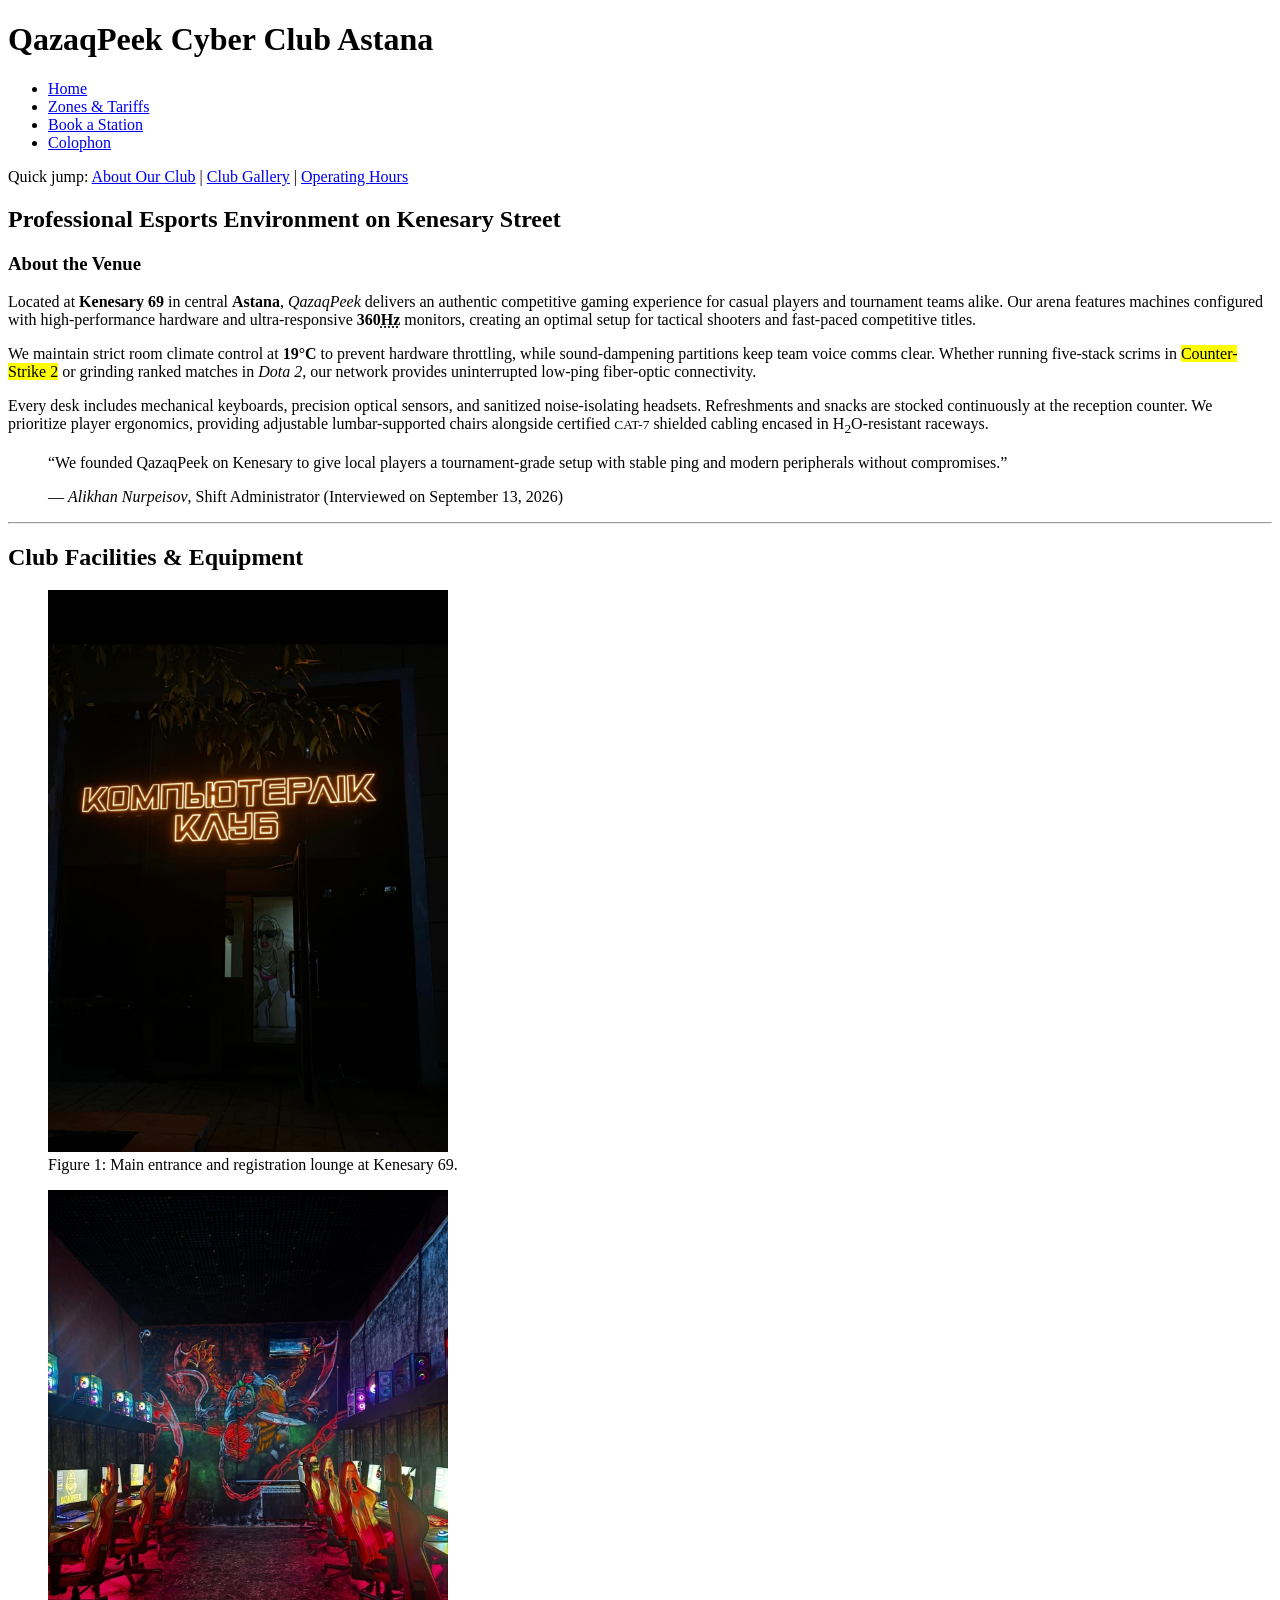
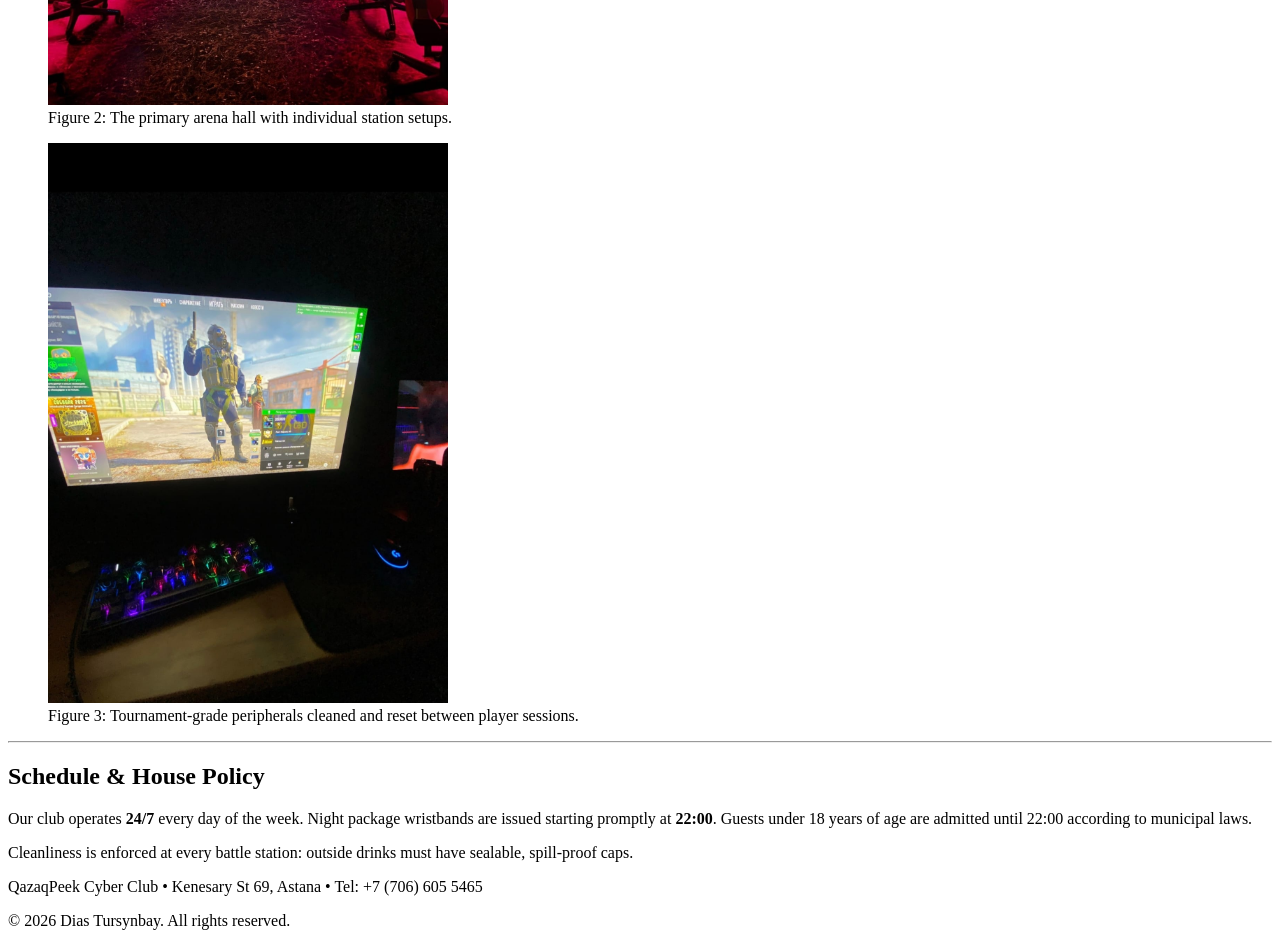
==== index.html @ 716a92dc "123" ====
<!DOCTYPE html>
<!-- Author: Dias Tursynbay -->
<html lang="en">
<head>
  <meta charset="UTF-8">
  <meta name="viewport" content="width=device-width, initial-scale=1.0">
  <meta name="author" content="Dias Tursynbay">
  <meta name="description" content="Official website of QazaqPeek Cyber Club in Astana on Kenesary 69, presenting competitive gaming PCs, lounge zones, and venue guidelines.">
  <title>QazaqPeek Cyber Club Astana - Home</title>
</head>
<body>

  <header>
    <h1>QazaqPeek Cyber Club Astana</h1>
    <nav>
      <ul>
        <li><a href="index.html">Home</a></li>
        <li><a href="services.html">Zones &amp; Tariffs</a></li>
        <li><a href="booking.html">Book a Station</a></li>
        <li><a href="colophon.html">Colophon</a></li>
      </ul>
    </nav>
  </header>

  <main>
    <!-- Internal jump links for same-page navigation -->
    <nav aria-label="Page contents">
      <p>Quick jump: <a href="#about-section">About Our Club</a> | <a href="#gallery-section">Club Gallery</a> | <a href="#hours-section">Operating Hours</a></p>
    </nav>

    <section id="about-section">
      <h2>Professional Esports Environment on Kenesary Street</h2>
      <!-- Comment explaining design decision: Article chosen because this overview stands alone as an independent descriptive feature -->
      <article>
        <h3>About the Venue</h3>
        <p>
          Located at <strong>Kenesary 69</strong> in central <strong>Astana</strong>, <em>QazaqPeek</em> delivers an authentic competitive gaming experience for casual players and tournament teams alike. Our arena features machines configured with high-performance hardware and ultra-responsive <strong>360<abbr title="Hertz">Hz</abbr></strong> monitors, creating an optimal setup for tactical shooters and fast-paced competitive titles.
        </p>
        <p>
          We maintain strict room climate control at <b>19&deg;C</b> to prevent hardware throttling, while sound-dampening partitions keep team voice comms clear. Whether running five-stack scrims in <mark>Counter-Strike 2</mark> or grinding ranked matches in <i>Dota 2</i>, our network provides uninterrupted low-ping fiber-optic connectivity.
        </p>
        <p>
          Every desk includes mechanical keyboards, precision optical sensors, and sanitized noise-isolating headsets. Refreshments and snacks are stocked continuously at the reception counter. We prioritize player ergonomics, providing adjustable lumbar-supported chairs alongside certified <small>CAT-7</small> shielded cabling encased in H<sub>2</sub>O-resistant raceways.
        </p>
      </article>

      <!-- Comment explaining why blockquote is used: Captures primary interview evidence collected during field research -->
      <blockquote>
        <p><q>We founded QazaqPeek on Kenesary to give local players a tournament-grade setup with stable ping and modern peripherals without compromises.</q></p>
        <footer>— <cite>Alikhan Nurpeisov</cite>, Shift Administrator (Interviewed on September 13, 2026)</footer>
      </blockquote>
    </section>

    <hr>

    <section id="gallery-section">
      <h2>Club Facilities &amp; Equipment</h2>
      <figure>
        <img src="images/storefront.jpg" alt="Front illuminated entrance sign and facade of QazaqPeek cyber club at Kenesary 69" width="400">
        <figcaption>Figure 1: Main entrance and registration lounge at Kenesary 69.</figcaption>
      </figure>

      <figure>
        <img src="images/interior.jpg" alt="Interior view of gaming desks with high-refresh monitors and gaming chairs inside QazaqPeek" width="400">
        <figcaption>Figure 2: The primary arena hall with individual station setups.</figcaption>
      </figure>

      <figure>
        <img src="images/tools.jpg" alt="Close-up of mechanical keyboard, tournament mouse, and headset on large desk mat" width="400">
        <figcaption>Figure 3: Tournament-grade peripherals cleaned and reset between player sessions.</figcaption>
      </figure>
    </section>

    <hr>

    <aside id="hours-section">
      <h2>Schedule &amp; House Policy</h2>
      <p>
        Our club operates <strong>24/7</strong> every day of the week. Night package wristbands are issued starting promptly at <b>22:00</b>. Guests under 18 years of age are admitted until 22:00 according to municipal laws.
      </p>
      <p>
        Cleanliness is enforced at every battle station: outside drinks must have sealable, spill-proof caps.
      </p>
    </aside>
  </main>

  <footer>
    <p>QazaqPeek Cyber Club &bull; Kenesary St 69, Astana &bull; Tel: +7 (706) 605 5465</p>
    <p>&copy; 2026 Dias Tursynbay. All rights reserved.</p>
  </footer>

</body>
</html>
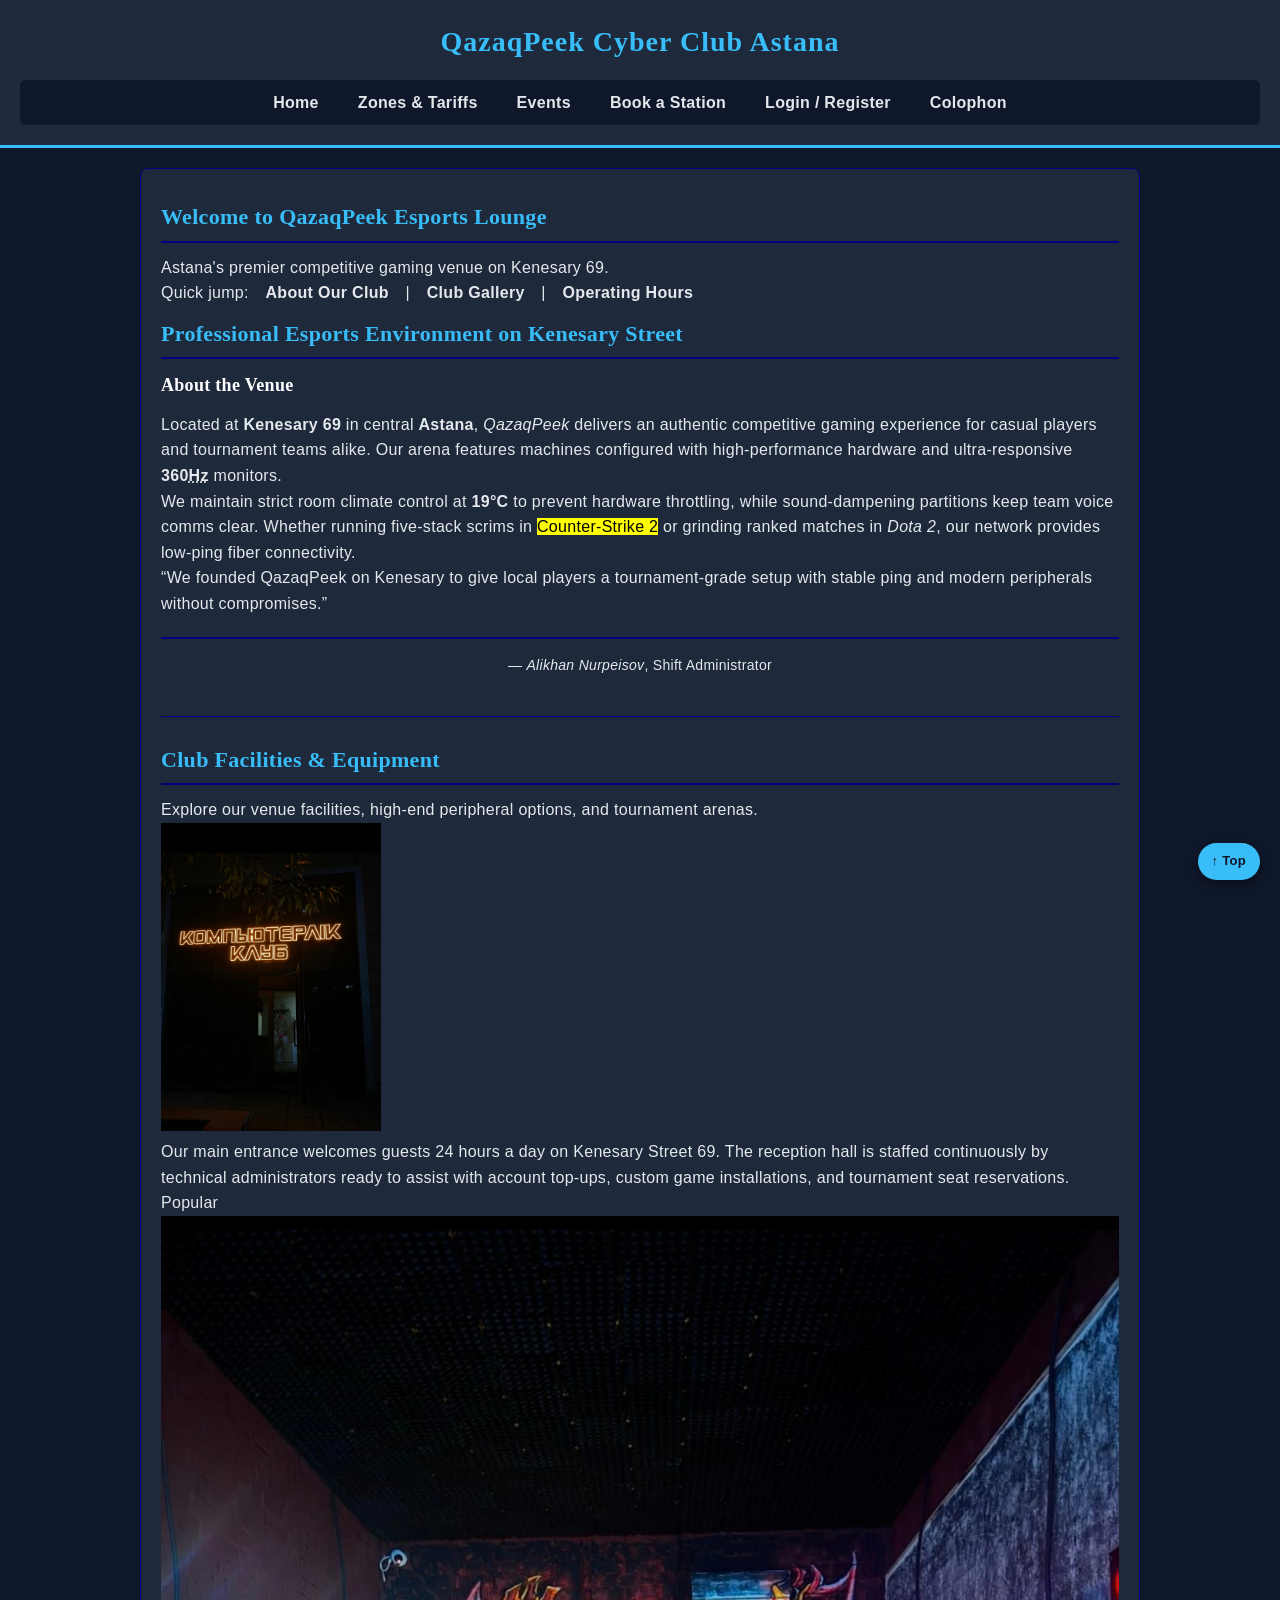
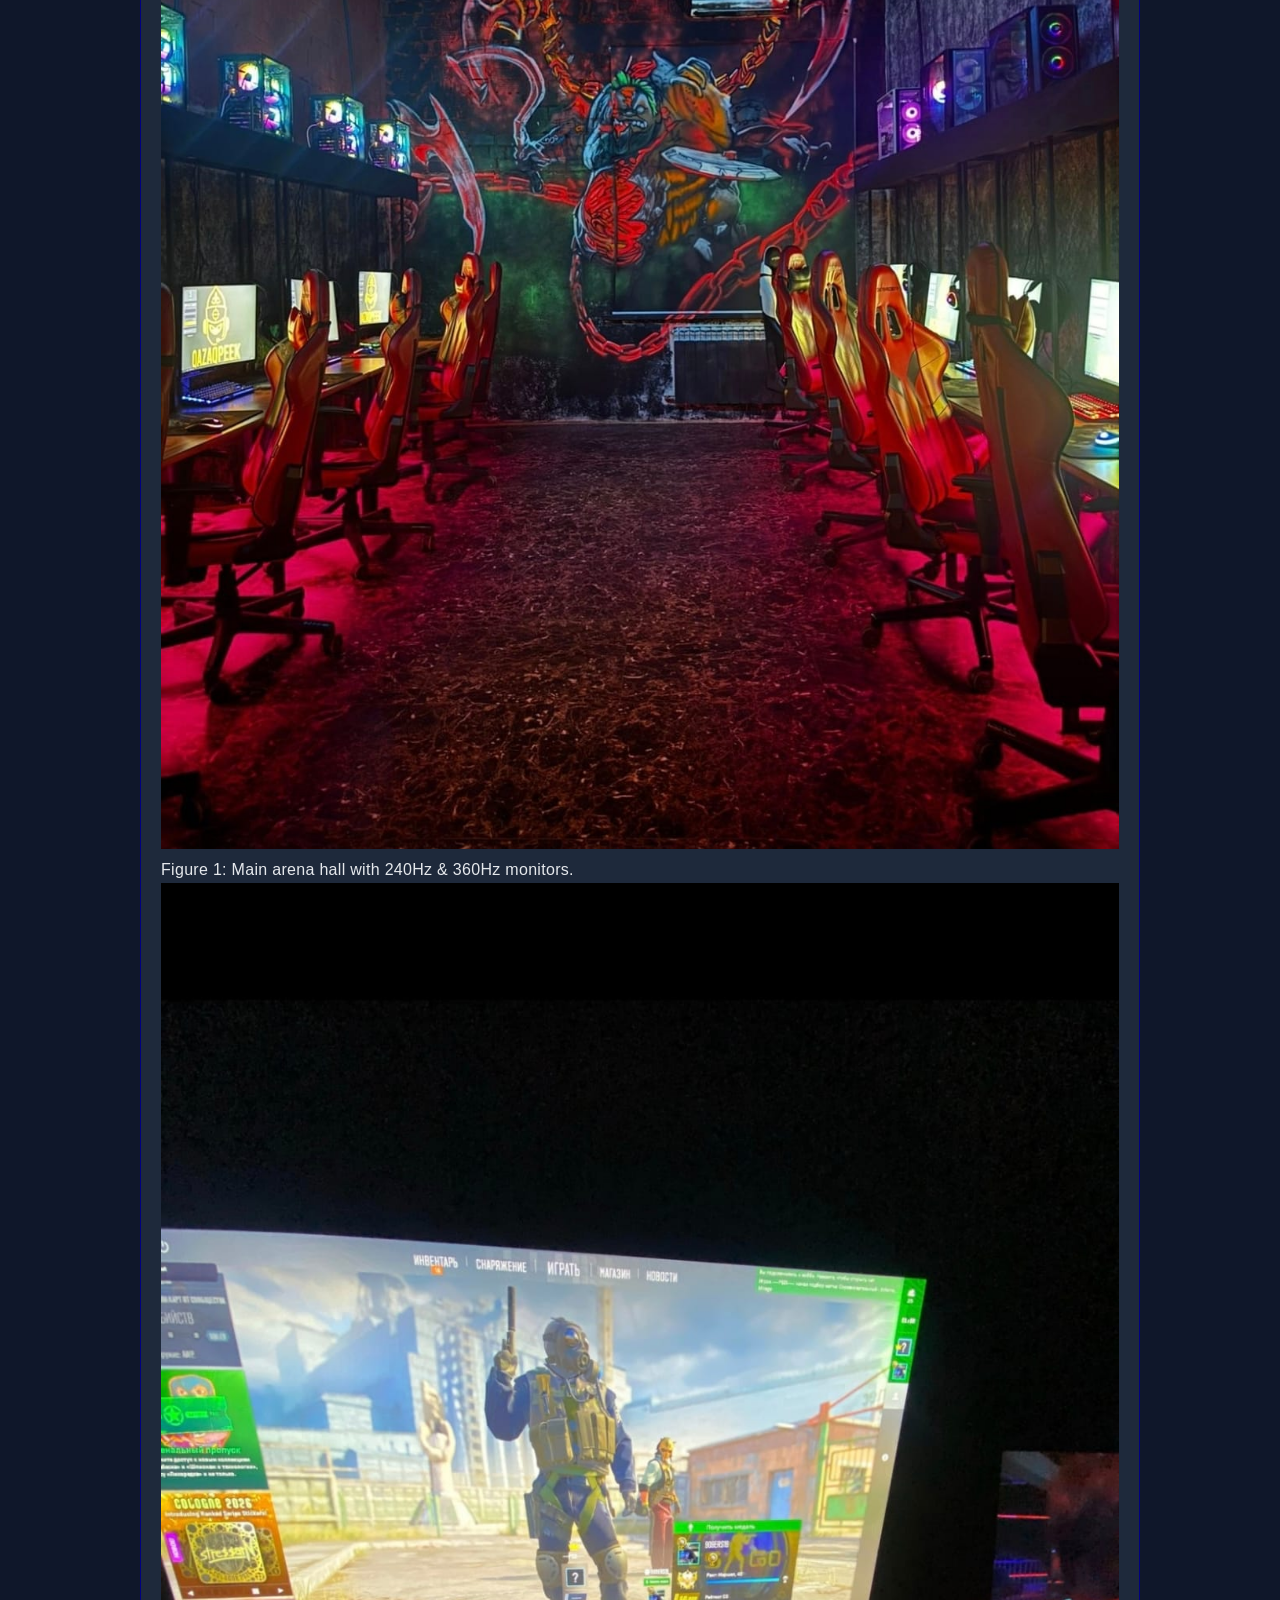
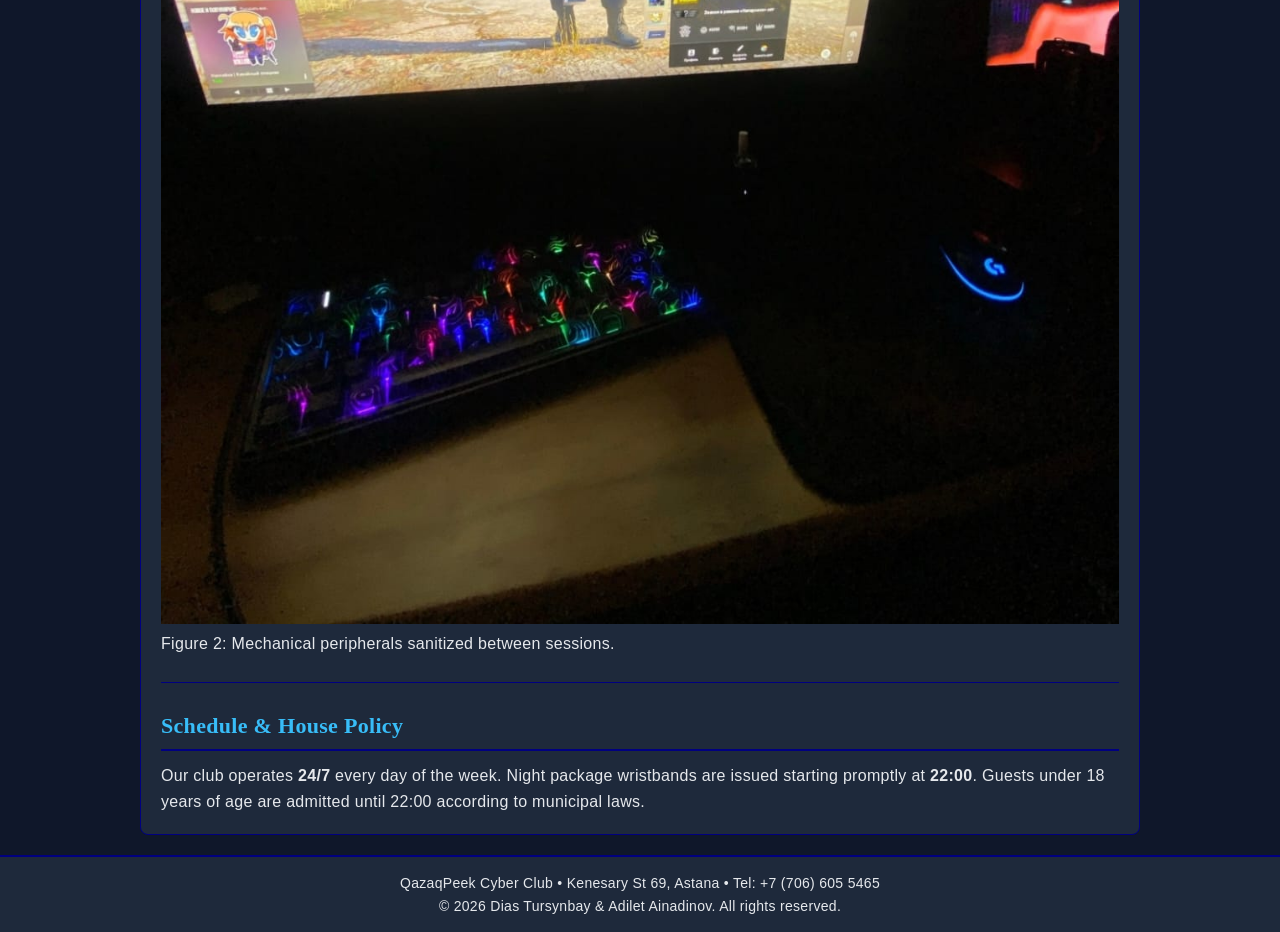
==== commit b9ee99fd: "Add base.css architecture and update 6-page navigation links" ====
--- a/index.html
+++ b/index.html
@@ -7,6 +7,9 @@
   <meta name="author" content="Dias Tursynbay">
   <meta name="description" content="Official website of QazaqPeek Cyber Club in Astana on Kenesary 69, presenting competitive gaming PCs, lounge zones, and venue guidelines.">
   <title>QazaqPeek Cyber Club Astana - Home</title>
+  <!-- Link base.css first and personal stylesheet second for cascade load order -->
+  <link rel="stylesheet" href="css/base.css">
+  <link rel="stylesheet" href="css/dias.css">
 </head>
 <body>
 
@@ -16,38 +19,42 @@
       <ul>
         <li><a href="index.html">Home</a></li>
         <li><a href="services.html">Zones &amp; Tariffs</a></li>
+        <li><a href="events.html">Events</a></li>
         <li><a href="booking.html">Book a Station</a></li>
+        <li><a href="login.html">Login / Register</a></li>
         <li><a href="colophon.html">Colophon</a></li>
       </ul>
     </nav>
   </header>
 
   <main>
-    <!-- Internal jump links for same-page navigation -->
+    <!-- Centering Technique 2: Flexbox centered hero title box -->
+    <div class="hero-center-box">
+      <h2>Welcome to QazaqPeek Esports Lounge</h2>
+      <p>Astana's premier competitive gaming venue on Kenesary 69.</p>
+    </div>
+
+    <!-- Same-page jump links -->
     <nav aria-label="Page contents">
       <p>Quick jump: <a href="#about-section">About Our Club</a> | <a href="#gallery-section">Club Gallery</a> | <a href="#hours-section">Operating Hours</a></p>
     </nav>
 
+    <!-- Comment on ID usage: ID '#about-section' is unique on this page and serves as a target for same-page jump navigation -->
     <section id="about-section">
-      <h2>Professional Esports Environment on Kenesary Street</h2>
-      <!-- Comment explaining design decision: Article chosen because this overview stands alone as an independent descriptive feature -->
-      <article>
+      <h2 class="section-subtitle">Professional Esports Environment on Kenesary Street</h2>
+      <article class="static-text-block">
         <h3>About the Venue</h3>
         <p>
-          Located at <strong>Kenesary 69</strong> in central <strong>Astana</strong>, <em>QazaqPeek</em> delivers an authentic competitive gaming experience for casual players and tournament teams alike. Our arena features machines configured with high-performance hardware and ultra-responsive <strong>360<abbr title="Hertz">Hz</abbr></strong> monitors, creating an optimal setup for tactical shooters and fast-paced competitive titles.
+          Located at <strong>Kenesary 69</strong> in central <strong>Astana</strong>, <em>QazaqPeek</em> delivers an authentic competitive gaming experience for casual players and tournament teams alike. Our arena features machines configured with high-performance hardware and ultra-responsive <strong>360<abbr title="Hertz">Hz</abbr></strong> monitors.
         </p>
         <p>
-          We maintain strict room climate control at <b>19&deg;C</b> to prevent hardware throttling, while sound-dampening partitions keep team voice comms clear. Whether running five-stack scrims in <mark>Counter-Strike 2</mark> or grinding ranked matches in <i>Dota 2</i>, our network provides uninterrupted low-ping fiber-optic connectivity.
-        </p>
-        <p>
-          Every desk includes mechanical keyboards, precision optical sensors, and sanitized noise-isolating headsets. Refreshments and snacks are stocked continuously at the reception counter. We prioritize player ergonomics, providing adjustable lumbar-supported chairs alongside certified <small>CAT-7</small> shielded cabling encased in H<sub>2</sub>O-resistant raceways.
+          We maintain strict room climate control at <b>19&deg;C</b> to prevent hardware throttling, while sound-dampening partitions keep team voice comms clear. Whether running five-stack scrims in <mark>Counter-Strike 2</mark> or grinding ranked matches in <i>Dota 2</i>, our network provides low-ping fiber connectivity.
         </p>
       </article>
 
-      <!-- Comment explaining why blockquote is used: Captures primary interview evidence collected during field research -->
       <blockquote>
         <p><q>We founded QazaqPeek on Kenesary to give local players a tournament-grade setup with stable ping and modern peripherals without compromises.</q></p>
-        <footer>— <cite>Alikhan Nurpeisov</cite>, Shift Administrator (Interviewed on September 13, 2026)</footer>
+        <footer>— <cite>Alikhan Nurpeisov</cite>, Shift Administrator</footer>
       </blockquote>
     </section>
 
@@ -55,38 +62,51 @@
 
     <section id="gallery-section">
       <h2>Club Facilities &amp; Equipment</h2>
-      <figure>
-        <img src="images/storefront.jpg" alt="Front illuminated entrance sign and facade of QazaqPeek cyber club at Kenesary 69" width="400">
-        <figcaption>Figure 1: Main entrance and registration lounge at Kenesary 69.</figcaption>
-      </figure>
+      <p>Explore our venue facilities, high-end peripheral options, and tournament arenas.</p>
 
-      <figure>
-        <img src="images/interior.jpg" alt="Interior view of gaming desks with high-refresh monitors and gaming chairs inside QazaqPeek" width="400">
-        <figcaption>Figure 2: The primary arena hall with individual station setups.</figcaption>
-      </figure>
+      <!-- Floated Image Demonstration: Image floated left inside text box -->
+      <div>
+        <img src="images/storefront.jpg" alt="Entrance storefront facade of QazaqPeek Cyber Club" width="220" class="floated-facility-img">
+        <p>
+          Our main entrance welcomes guests 24 hours a day on Kenesary Street 69. The reception hall is staffed continuously by technical administrators ready to assist with account top-ups, custom game installations, and tournament seat reservations. 
+        </p>
+        <!-- Clear float class prevents text wrapping breakdown -->
+        <div class="clear-after-float"></div>
+      </div>
 
-      <figure>
-        <img src="images/tools.jpg" alt="Close-up of mechanical keyboard, tournament mouse, and headset on large desk mat" width="400">
-        <figcaption>Figure 3: Tournament-grade peripherals cleaned and reset between player sessions.</figcaption>
-      </figure>
+      <!-- Flexbox Container on Dias's Page: flex-wrap with items that grow or shrink -->
+      <div class="facility-container">
+        <figure class="facility-card">
+          <!-- Absolute positioning demonstration badge -->
+          <span class="badge-popular">Popular</span>
+          <img src="images/interior.jpg" alt="Interior view of main arena hall" width="100%">
+          <figcaption>Figure 1: Main arena hall with 240Hz &amp; 360Hz monitors.</figcaption>
+        </figure>
+
+        <figure class="facility-card">
+          <img src="images/tools.jpg" alt="Close-up of tournament keyboard and mouse" width="100%">
+          <figcaption>Figure 2: Mechanical peripherals sanitized between sessions.</figcaption>
+        </figure>
+      </div>
     </section>
 
     <hr>
 
+    <!-- Comment on ID usage: ID '#hours-section' is unique to the schedule section on this page -->
     <aside id="hours-section">
       <h2>Schedule &amp; House Policy</h2>
       <p>
         Our club operates <strong>24/7</strong> every day of the week. Night package wristbands are issued starting promptly at <b>22:00</b>. Guests under 18 years of age are admitted until 22:00 according to municipal laws.
       </p>
-      <p>
-        Cleanliness is enforced at every battle station: outside drinks must have sealable, spill-proof caps.
-      </p>
     </aside>
   </main>
 
+  <!-- Fixed position back-to-top button link -->
+  <a href="#top" class="back-to-top">↑ Top</a>
+
   <footer>
     <p>QazaqPeek Cyber Club &bull; Kenesary St 69, Astana &bull; Tel: +7 (706) 605 5465</p>
-    <p>&copy; 2026 Dias Tursynbay. All rights reserved.</p>
+    <p>&copy; 2026 Dias Tursynbay &amp; Adilet Ainadinov. All rights reserved.</p>
   </footer>
 
 </body>
--- a/css/base.css
+++ b/css/base.css
@@ -0,0 +1,194 @@
+/* 
+================================================================================
+QAZAQPEEK CYBER CLUB - BASE STYLESHEET (base.css)
+Written by: Dias Tursynbay & Adilet Ainadinov
+
+COLOR PALETTE (Max 5 colors):
+1. #0f172a (Hex) - Deep navy blue used for main header, footer, and page background to create a dark gaming lounge theme.
+2. #1e293b (Hex) - Dark slate grey used for container cards, table backgrounds, and section boxes.
+3. #38bdf8 (Hex) - Sky blue accent used for interactive links, active navigation items, and button highlights.
+4. rgba(240, 242, 245, 0.95) (RGBA) - Soft white with high opacity used for crisp readable body text on dark backgrounds.
+5. navy (Named Color) - Classic navy color used for structural borders and subtle card dividers.
+================================================================================
+*/
+
+/* Universal Selector (*) - Applied to all elements to enforce standard box-sizing model */
+* {
+  box-sizing: border-box;
+  margin: 0;
+  padding: 0;
+}
+
+/* Margin collapse explanation comment:
+   The top margin of <h1> inside <header> would normally collapse with the top margin of <header>. 
+   To avoid unexpected spacing, we use padding on <header> and zero out top margins on <h1>.
+*/
+
+/* Type Selector: body - Sets fundamental typography, background color, and line height */
+body {
+  font-family: 'Segoe UI', Tahoma, Geneva, Verdana, sans-serif;
+  font-size: 16px;
+  font-weight: 400;
+  line-height: 1.6;
+  letter-spacing: 0.3px;
+  background-color: #0f172a;
+  color: rgba(240, 242, 245, 0.95);
+  min-height: 100vh;
+}
+
+/* Grouping with commas (,) - Shared heading styles */
+h1, h2, h3 {
+  font-family: Georgia, 'Times New Roman', Times, serif;
+  font-weight: 700;
+  color: #38bdf8;
+  margin-bottom: 12px;
+}
+
+h1 {
+  font-size: 28px;
+  letter-spacing: 1px;
+}
+
+h2 {
+  font-size: 22px;
+  border-bottom: 2px solid navy;
+  padding-bottom: 6px;
+  margin-top: 10px;
+}
+
+h3 {
+  font-size: 18px;
+  color: #ffffff;
+}
+
+/* Child Selector (>) - Targets header tag directly inside body */
+body > header {
+  background-color: #1e293b;
+  padding: 20px;
+  text-align: center;
+  border-bottom: 3px solid #38bdf8;
+}
+
+/* Centering Technique 1: margin auto - Main container centered horizontally with fixed maximum width */
+main {
+  max-width: 1000px;
+  margin: 20px auto; /* Margin auto centers main horizontally */
+  padding: 20px;
+  background-color: #1e293b;
+  border-radius: 8px;
+  border: 1px solid navy;
+}
+
+/* Descendant Selector (nav ul) - Styles the navigation list inside nav bar */
+nav ul {
+  list-style: none;
+  /* Flexbox Navigation Requirements: flex row using justify-content, align-items and gap */
+  display: flex;
+  flex-direction: row;
+  justify-content: center;
+  align-items: center;
+  gap: 15px;
+  margin-top: 15px;
+  padding: 10px;
+  background-color: #0f172a;
+  border-radius: 6px;
+}
+
+/* Type selector for nav links */
+nav a {
+  color: rgba(240, 242, 245, 0.95);
+  text-decoration: none;
+  font-weight: 600;
+  padding: 6px 12px;
+  border-radius: 4px;
+}
+
+/* Pseudo-class :hover - Links change background and color when hovered */
+nav a:hover {
+  background-color: #38bdf8;
+  color: #0f172a;
+}
+
+/* Pseudo-class :focus - Keyboard focus accessibility indicator */
+a:focus, button:focus, input:focus, select:focus, textarea:focus {
+  outline: 2px solid #38bdf8;
+  outline-offset: 2px;
+}
+
+/* Adjacent Sibling Selector (+) - Adds extra top margin to paragraphs following h2 headings */
+h2 + p {
+  margin-top: 8px;
+}
+
+/* Section spacing */
+section {
+  margin-bottom: 25px;
+}
+
+hr {
+  border: 0;
+  height: 1px;
+  background-color: navy;
+  margin: 25px 0;
+}
+
+/* Table styling shared across pages */
+table {
+  width: 100%;
+  border-collapse: collapse;
+  margin: 15px 0;
+  background-color: #0f172a;
+}
+
+th, td {
+  padding: 10px 14px;
+  border: 1px solid navy;
+  text-align: left;
+}
+
+th {
+  background-color: #1e293b;
+  color: #38bdf8;
+}
+
+/* Pseudo-class :nth-child - Alternating row shading in tables */
+tbody tr:nth-child(even) {
+  background-color: rgba(255, 255, 255, 0.03);
+}
+
+/* Common Footer Styling */
+footer {
+  text-align: center;
+  padding: 15px;
+  background-color: #1e293b;
+  border-top: 2px solid navy;
+  font-size: 14px;
+  margin-top: 20px;
+}
+
+/* Single allowed !important demonstration with comment justification:
+   Justification: Disabled buttons must maintain subdued opacity regardless of any state or class overrides.
+*/
+button:disabled {
+  opacity: 0.5 !important;
+  cursor: not-allowed;
+}
+
+/* Fixed positioning element: Floating back to top button staying on screen */
+.back-to-top {
+  position: fixed;
+  bottom: 20px;
+  right: 20px;
+  background-color: #38bdf8;
+  color: #0f172a;
+  padding: 8px 14px;
+  border-radius: 20px;
+  text-decoration: none;
+  font-weight: bold;
+  font-size: 13px;
+  box-shadow: 0 4px 8px rgba(0,0,0,0.4);
+}
+
+.back-to-top:hover {
+  background-color: #ffffff;
+}
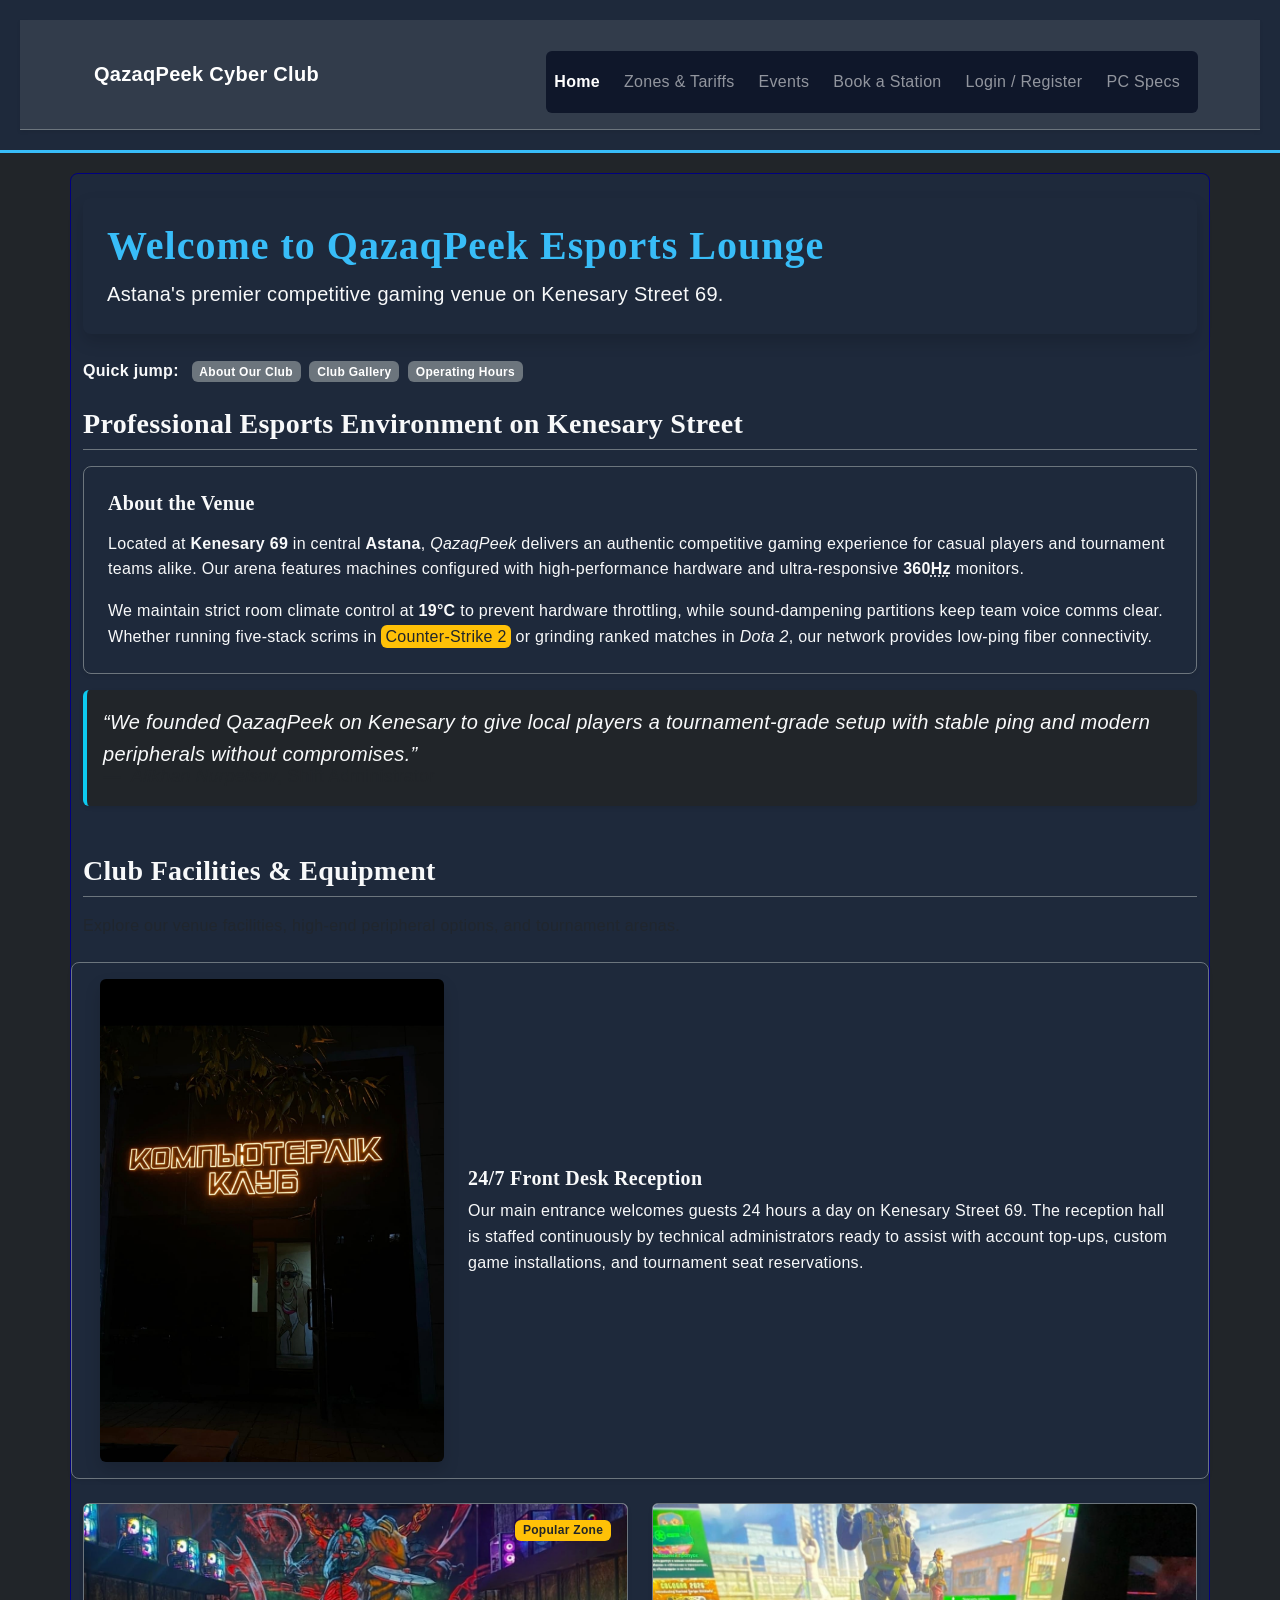
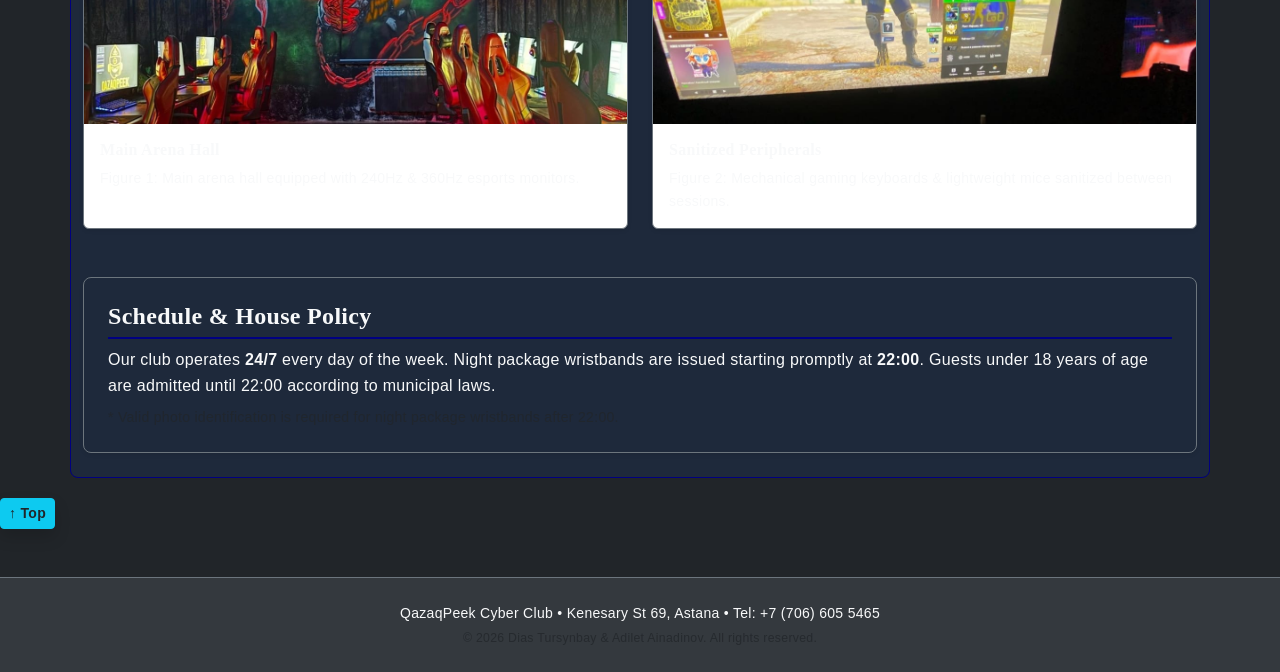
==== commit 37094faa: "Rebuild page layouts using Bootstrap 5.3.3 CDN and responsive navbar toggler" ====
--- a/index.html
+++ b/index.html
@@ -7,107 +7,156 @@
   <meta name="author" content="Dias Tursynbay">
   <meta name="description" content="Official website of QazaqPeek Cyber Club in Astana on Kenesary 69, presenting competitive gaming PCs, lounge zones, and venue guidelines.">
   <title>QazaqPeek Cyber Club Astana - Home</title>
-  <!-- Link base.css first and personal stylesheet second for cascade load order -->
+  
+  <!-- Bootstrap 5.3.3 CDN link linked before custom stylesheet so custom rules override where needed -->
+  <!-- Bootstrap 5.3.3 CDN used for responsive layout, grid system, navbar toggler, cards, and utility classes -->
+  <link href="https://cdn.jsdelivr.net/npm/bootstrap@5.3.3/dist/css/bootstrap.min.css" rel="stylesheet">
+
+  <!-- Custom stylesheets linked after Bootstrap CDN -->
   <link rel="stylesheet" href="css/base.css">
   <link rel="stylesheet" href="css/dias.css">
 </head>
-<body>
+<body class="bg-dark text-light">
 
+  <!-- Responsive Navigation Header using Bootstrap Navbar with Toggler -->
   <header>
-    <h1>QazaqPeek Cyber Club Astana</h1>
-    <nav>
-      <ul>
-        <li><a href="index.html">Home</a></li>
-        <li><a href="services.html">Zones &amp; Tariffs</a></li>
-        <li><a href="events.html">Events</a></li>
-        <li><a href="booking.html">Book a Station</a></li>
-        <li><a href="login.html">Login / Register</a></li>
-        <li><a href="colophon.html">Colophon</a></li>
-      </ul>
+    <nav class="navbar navbar-expand-lg navbar-dark bg-secondary bg-opacity-25 border-bottom border-secondary shadow-sm py-3">
+      <div class="container">
+        <a class="navbar-brand fw-bold text-accent" href="index.html">QazaqPeek Cyber Club</a>
+        <button class="navbar-toggler" type="button" data-bs-toggle="collapse" data-bs-target="#mainNavbar" aria-controls="mainNavbar" aria-expanded="false" aria-label="Toggle navigation">
+          <span class="navbar-toggler-icon"></span>
+        </button>
+        <div class="collapse navbar-collapse" id="mainNavbar">
+          <ul class="navbar-nav ms-auto mb-2 mb-lg-0 gap-2">
+            <li class="nav-item"><a class="nav-link active fw-bold text-accent" href="index.html">Home</a></li>
+            <li class="nav-item"><a class="nav-link" href="services.html">Zones &amp; Tariffs</a></li>
+            <li class="nav-item"><a class="nav-link" href="events.html">Events</a></li>
+            <li class="nav-item"><a class="nav-link" href="booking.html">Book a Station</a></li>
+            <li class="nav-item"><a class="nav-link" href="login.html">Login / Register</a></li>
+            <li class="nav-item"><a class="nav-link" href="pc-specs.html">PC Specs</a></li>
+          </ul>
+        </div>
+      </div>
     </nav>
   </header>
 
-  <main>
-    <!-- Centering Technique 2: Flexbox centered hero title box -->
-    <div class="hero-center-box">
-      <h2>Welcome to QazaqPeek Esports Lounge</h2>
-      <p>Astana's premier competitive gaming venue on Kenesary 69.</p>
+  <!-- Container Choice Comment: Chosen container over container-fluid here to keep central home page content centered and readable on desktop screens -->
+  <main class="container py-4">
+
+    <!-- Hero Section with Responsive Alignment (text-center on phone, text-md-start on desktop) -->
+    <div class="dias-hero-banner p-4 mb-4 rounded-3 shadow">
+      <h1 class="display-6 fw-bold text-accent mb-2 text-center text-md-start">Welcome to QazaqPeek Esports Lounge</h1>
+      <p class="lead text-light mb-0 text-center text-md-start">
+        Astana's premier competitive gaming venue on Kenesary Street 69.
+      </p>
     </div>
 
-    <!-- Same-page jump links -->
-    <nav aria-label="Page contents">
-      <p>Quick jump: <a href="#about-section">About Our Club</a> | <a href="#gallery-section">Club Gallery</a> | <a href="#hours-section">Operating Hours</a></p>
+    <!-- Same-page jump links styled with Bootstrap badges -->
+    <nav class="mb-4" aria-label="Page contents">
+      <p class="mb-0 text-center text-md-start">
+        <span class="fw-bold me-2">Quick jump:</span>
+        <a href="#about-section" class="badge bg-secondary text-decoration-none me-1">About Our Club</a>
+        <a href="#gallery-section" class="badge bg-secondary text-decoration-none me-1">Club Gallery</a>
+        <a href="#hours-section" class="badge bg-secondary text-decoration-none">Operating Hours</a>
+      </p>
     </nav>
 
-    <!-- Comment on ID usage: ID '#about-section' is unique on this page and serves as a target for same-page jump navigation -->
-    <section id="about-section">
-      <h2 class="section-subtitle">Professional Esports Environment on Kenesary Street</h2>
-      <article class="static-text-block">
-        <h3>About the Venue</h3>
-        <p>
+    <!-- About Section -->
+    <section id="about-section" class="mb-5">
+      <h2 class="h3 fw-bold text-accent mb-3 border-bottom border-secondary pb-2">Professional Esports Environment on Kenesary Street</h2>
+      
+      <div class="bg-custom-card p-4 rounded-3 border border-secondary mb-3 shadow-sm">
+        <h3 class="h5 fw-bold text-light mb-3">About the Venue</h3>
+        <p class="text-light">
           Located at <strong>Kenesary 69</strong> in central <strong>Astana</strong>, <em>QazaqPeek</em> delivers an authentic competitive gaming experience for casual players and tournament teams alike. Our arena features machines configured with high-performance hardware and ultra-responsive <strong>360<abbr title="Hertz">Hz</abbr></strong> monitors.
         </p>
-        <p>
-          We maintain strict room climate control at <b>19&deg;C</b> to prevent hardware throttling, while sound-dampening partitions keep team voice comms clear. Whether running five-stack scrims in <mark>Counter-Strike 2</mark> or grinding ranked matches in <i>Dota 2</i>, our network provides low-ping fiber connectivity.
+        <p class="text-light mb-0">
+          We maintain strict room climate control at <b>19&deg;C</b> to prevent hardware throttling, while sound-dampening partitions keep team voice comms clear. Whether running five-stack scrims in <mark class="bg-warning text-dark px-1 rounded">Counter-Strike 2</mark> or grinding ranked matches in <i>Dota 2</i>, our network provides low-ping fiber connectivity.
         </p>
-      </article>
+      </div>
 
-      <blockquote>
-        <p><q>We founded QazaqPeek on Kenesary to give local players a tournament-grade setup with stable ping and modern peripherals without compromises.</q></p>
-        <footer>— <cite>Alikhan Nurpeisov</cite>, Shift Administrator</footer>
-      </blockquote>
+      <figure class="blockquote bg-dark p-3 rounded border-start border-4 border-info shadow-sm mb-0">
+        <p class="mb-2 fst-italic text-light">
+          &ldquo;We founded QazaqPeek on Kenesary to give local players a tournament-grade setup with stable ping and modern peripherals without compromises.&rdquo;
+        </p>
+        <figcaption class="blockquote-footer text-muted mb-0">
+          <cite title="Shift Administrator">Alikhan Nurpeisov</cite>, Shift Administrator
+        </figcaption>
+      </figure>
     </section>
 
-    <hr>
+    <!-- Facilities Section with Responsive Grid -->
+    <section id="gallery-section" class="mb-5">
+      <h2 class="h3 fw-bold text-accent mb-3 border-bottom border-secondary pb-2">Club Facilities &amp; Equipment</h2>
+      <p class="text-muted mb-4">Explore our venue facilities, high-end peripheral options, and tournament arenas.</p>
 
-    <section id="gallery-section">
-      <h2>Club Facilities &amp; Equipment</h2>
-      <p>Explore our venue facilities, high-end peripheral options, and tournament arenas.</p>
-
-      <!-- Floated Image Demonstration: Image floated left inside text box -->
-      <div>
-        <img src="images/storefront.jpg" alt="Entrance storefront facade of QazaqPeek Cyber Club" width="220" class="floated-facility-img">
-        <p>
-          Our main entrance welcomes guests 24 hours a day on Kenesary Street 69. The reception hall is staffed continuously by technical administrators ready to assist with account top-ups, custom game installations, and tournament seat reservations. 
-        </p>
-        <!-- Clear float class prevents text wrapping breakdown -->
-        <div class="clear-after-float"></div>
+      <!-- Replaced manual float image block with responsive Bootstrap flex row -->
+      <div class="row align-items-center bg-custom-card p-3 rounded-3 border border-secondary mb-4 shadow-sm">
+        <div class="col-12 col-md-4 mb-3 mb-md-0 text-center">
+          <img src="images/storefront.jpg" alt="Entrance storefront facade of QazaqPeek Cyber Club" class="img-fluid rounded shadow facility-img-thumb">
+        </div>
+        <div class="col-12 col-md-8">
+          <h3 class="h5 text-accent fw-bold mb-2">24/7 Front Desk Reception</h3>
+          <p class="text-light mb-0">
+            Our main entrance welcomes guests 24 hours a day on Kenesary Street 69. The reception hall is staffed continuously by technical administrators ready to assist with account top-ups, custom game installations, and tournament seat reservations.
+          </p>
+        </div>
       </div>
 
-      <!-- Flexbox Container on Dias's Page: flex-wrap with items that grow or shrink -->
-      <div class="facility-container">
-        <figure class="facility-card">
-          <!-- Absolute positioning demonstration badge -->
-          <span class="badge-popular">Popular</span>
-          <img src="images/interior.jpg" alt="Interior view of main arena hall" width="100%">
-          <figcaption>Figure 1: Main arena hall with 240Hz &amp; 360Hz monitors.</figcaption>
-        </figure>
+      <!-- Responsive Grid: 2 facility cards responding at breakpoints (col-12 on mobile, col-md-6 on tablet/desktop) -->
+      <div class="row g-4">
+        <div class="col-12 col-md-6">
+          <div class="card bg-custom-card text-light h-100 shadow-sm border-secondary position-relative">
+            <!-- Badge component -->
+            <span class="badge bg-warning text-dark position-absolute top-0 end-0 m-3 fw-bold">Popular Zone</span>
+            <img src="images/interior.jpg" alt="Interior view of main arena hall" class="card-img-top facility-img-thumb" style="max-height: 220px; object-fit: cover;">
+            <div class="card-body">
+              <h3 class="h6 card-title fw-bold text-accent mb-2">Main Arena Hall</h3>
+              <p class="card-text small text-light">Figure 1: Main arena hall equipped with 240Hz &amp; 360Hz esports monitors.</p>
+            </div>
+          </div>
+        </div>
 
-        <figure class="facility-card">
-          <img src="images/tools.jpg" alt="Close-up of tournament keyboard and mouse" width="100%">
-          <figcaption>Figure 2: Mechanical peripherals sanitized between sessions.</figcaption>
-        </figure>
+        <div class="col-12 col-md-6">
+          <div class="card bg-custom-card text-light h-100 shadow-sm border-secondary">
+            <img src="images/tools.jpg" alt="Close-up of tournament keyboard and mouse" class="card-img-top facility-img-thumb" style="max-height: 220px; object-fit: cover;">
+            <div class="card-body">
+              <h3 class="h6 card-title fw-bold text-accent mb-2">Sanitized Peripherals</h3>
+              <p class="card-text small text-light">Figure 2: Mechanical gaming keyboards &amp; lightweight mice sanitized between sessions.</p>
+            </div>
+          </div>
+        </div>
       </div>
     </section>
 
-    <hr>
-
-    <!-- Comment on ID usage: ID '#hours-section' is unique to the schedule section on this page -->
-    <aside id="hours-section">
-      <h2>Schedule &amp; House Policy</h2>
-      <p>
+    <!-- Schedule Section -->
+    <aside id="hours-section" class="bg-custom-card p-4 rounded-3 border border-secondary shadow-sm">
+      <h2 class="h4 fw-bold text-accent mb-2">Schedule &amp; House Policy</h2>
+      <p class="text-light mb-0">
         Our club operates <strong>24/7</strong> every day of the week. Night package wristbands are issued starting promptly at <b>22:00</b>. Guests under 18 years of age are admitted until 22:00 according to municipal laws.
       </p>
+      <!-- Responsive display utility: hide minor policy tip on phone screen -->
+      <p class="small text-muted mt-2 mb-0 d-none d-md-block">
+        * Valid photo identification is required for night package wristbands after 22:00.
+      </p>
     </aside>
+
   </main>
 
-  <!-- Fixed position back-to-top button link -->
-  <a href="#top" class="back-to-top">↑ Top</a>
+  <!-- Back to Top Button -->
+  <div class="back-to-top-btn">
+    <a href="#top" class="btn btn-info btn-sm shadow fw-bold text-dark">↑ Top</a>
+  </div>
 
-  <footer>
-    <p>QazaqPeek Cyber Club &bull; Kenesary St 69, Astana &bull; Tel: +7 (706) 605 5465</p>
-    <p>&copy; 2026 Dias Tursynbay &amp; Adilet Ainadinov. All rights reserved.</p>
+  <!-- Footer -->
+  <footer class="bg-secondary bg-opacity-25 border-top border-secondary py-4 text-center text-muted mt-5">
+    <div class="container">
+      <p class="mb-1 text-light">QazaqPeek Cyber Club &bull; Kenesary St 69, Astana &bull; Tel: +7 (706) 605 5465</p>
+      <p class="small mb-0">&copy; 2026 Dias Tursynbay &amp; Adilet Ainadinov. All rights reserved.</p>
+    </div>
   </footer>
 
+  <!-- Bootstrap 5.3.3 JavaScript Bundle CDN -->
+  <script src="https://cdn.jsdelivr.net/npm/bootstrap@5.3.3/dist/js/bootstrap.bundle.min.js"></script>
 </body>
 </html>
--- a/css/dias.css
+++ b/css/dias.css
@@ -0,0 +1,142 @@
+/* 
+================================================================================
+QAZAQPEEK CYBER CLUB - DIAS TURSYNBAY'S STYLESHEET (dias.css)
+Student: Dias Tursynbay
+Pages Covered: index.html, services.html, events.html
+================================================================================
+*/
+
+/* 
+================================================================================
+SPECIFICITY EXPERIMENT (in CSS):
+Rule 1 Specificity: (0, 0, 1, 0) - Class selector '.tariff-card-header'
+Rule 2 Specificity: (0, 1, 1, 0) - ID selector + Class selector '#services-section .tariff-card-header'
+
+Which rule wins: Rule 2 wins because it contains an ID selector (#services-section), giving it higher specificity weight than the single class selector in Rule 1.
+Conflict resolution without !important: Both rules are kept in the file for demonstration; to resolve naturally without !important, we match selector specificity weights or adjust order.
+================================================================================
+*/
+.tariff-card-header {
+  color: #ffffff;
+}
+
+#services-section .tariff-card-header {
+  color: #38bdf8;
+}
+
+/* Static Positioning Demonstration: Explained in comment */
+/* Static positioning is the default positioning value for elements in normal document flow. 
+   Elements render strictly where they appear in HTML markup without positional offsets.
+*/
+.static-text-block {
+  position: static;
+  margin-bottom: 15px;
+}
+
+/* Centering Technique 2: Flexbox Centering - Centering content horizontally and vertically inside hero banner */
+.hero-center-box {
+  display: flex;
+  justify-content: center;
+  align-items: center;
+  flex-direction: column;
+  background-color: #0f172a;
+  padding: 20px;
+  border-radius: 6px;
+  border: 1px solid navy;
+  text-align: center;
+  margin-bottom: 20px;
+}
+
+/* Flexbox Container for Facilities on index.html: flex-wrap with items that grow or shrink */
+.facility-container {
+  display: flex;
+  flex-direction: row; /* Flex-direction requirement */
+  flex-wrap: wrap;     /* Flex-wrap requirement */
+  gap: 20px;
+  margin-top: 15px;
+}
+
+/* Flex items growing and shrinking */
+.facility-card {
+  flex: 1 1 240px;
+  background-color: #0f172a;
+  padding: 15px;
+  border-radius: 6px;
+  border: 1px solid navy;
+  /* Relative positioning used as a containing block for absolute positioning child */
+  position: relative;
+}
+
+/* Absolute Positioning Demonstration: Badge placed inside relative container (.facility-card) */
+.badge-popular {
+  position: absolute;
+  top: -10px;
+  right: 10px;
+  background-color: #38bdf8;
+  color: #0f172a;
+  font-size: 11px;
+  font-weight: bold;
+  padding: 3px 8px;
+  border-radius: 10px;
+  text-transform: uppercase;
+}
+
+/* Float an image inside a paragraph of text */
+.floated-facility-img {
+  float: left;
+  margin-right: 15px;
+  margin-bottom: 10px;
+  border: 2px solid #38bdf8;
+  border-radius: 4px;
+}
+
+/* Clear property demonstration with comment explanation:
+   Without 'clear: left', the elements following the floated image would wrap awkwardly around the side 
+   of the image, breaking the visual boundaries of subsequent sections.
+*/
+.clear-after-float {
+  clear: left;
+}
+
+/* 
+================================================================================
+CSS GRID IMPLEMENTATION (events.html / services.html)
+Why Grid suited this block better than Flexbox:
+Grid is better here because we require a strict two-dimensional table/card matrix where items align in 
+both rows and columns simultaneously, whereas Flexbox only manages layout in one dimension at a time.
+================================================================================
+*/
+.events-grid {
+  display: grid;
+  grid-template-columns: repeat(auto-fit, minmax(220px, 1fr)); /* repeat() and fr units and minmax() */
+  gap: 20px; /* gap requirement */
+  margin-top: 15px;
+}
+
+/* Grid item spanning more than one column */
+.featured-event-card {
+  grid-column: span 2; /* Column spanning requirement */
+  background-color: #0f172a;
+  padding: 15px;
+  border-radius: 6px;
+  border: 2px solid #38bdf8;
+}
+
+/* Standard grid item card */
+.event-card {
+  background-color: #0f172a;
+  padding: 15px;
+  border-radius: 6px;
+  border: 1px solid navy;
+}
+
+/* Attribute Selector - Targets specific external map links */
+a[target="_blank"] {
+  color: #38bdf8;
+  text-decoration: underline;
+}
+
+/* Pseudo-element ::before - Adds decorative symbol before section subheadings */
+.section-subtitle::before {
+  content: "🎮 ";
+}
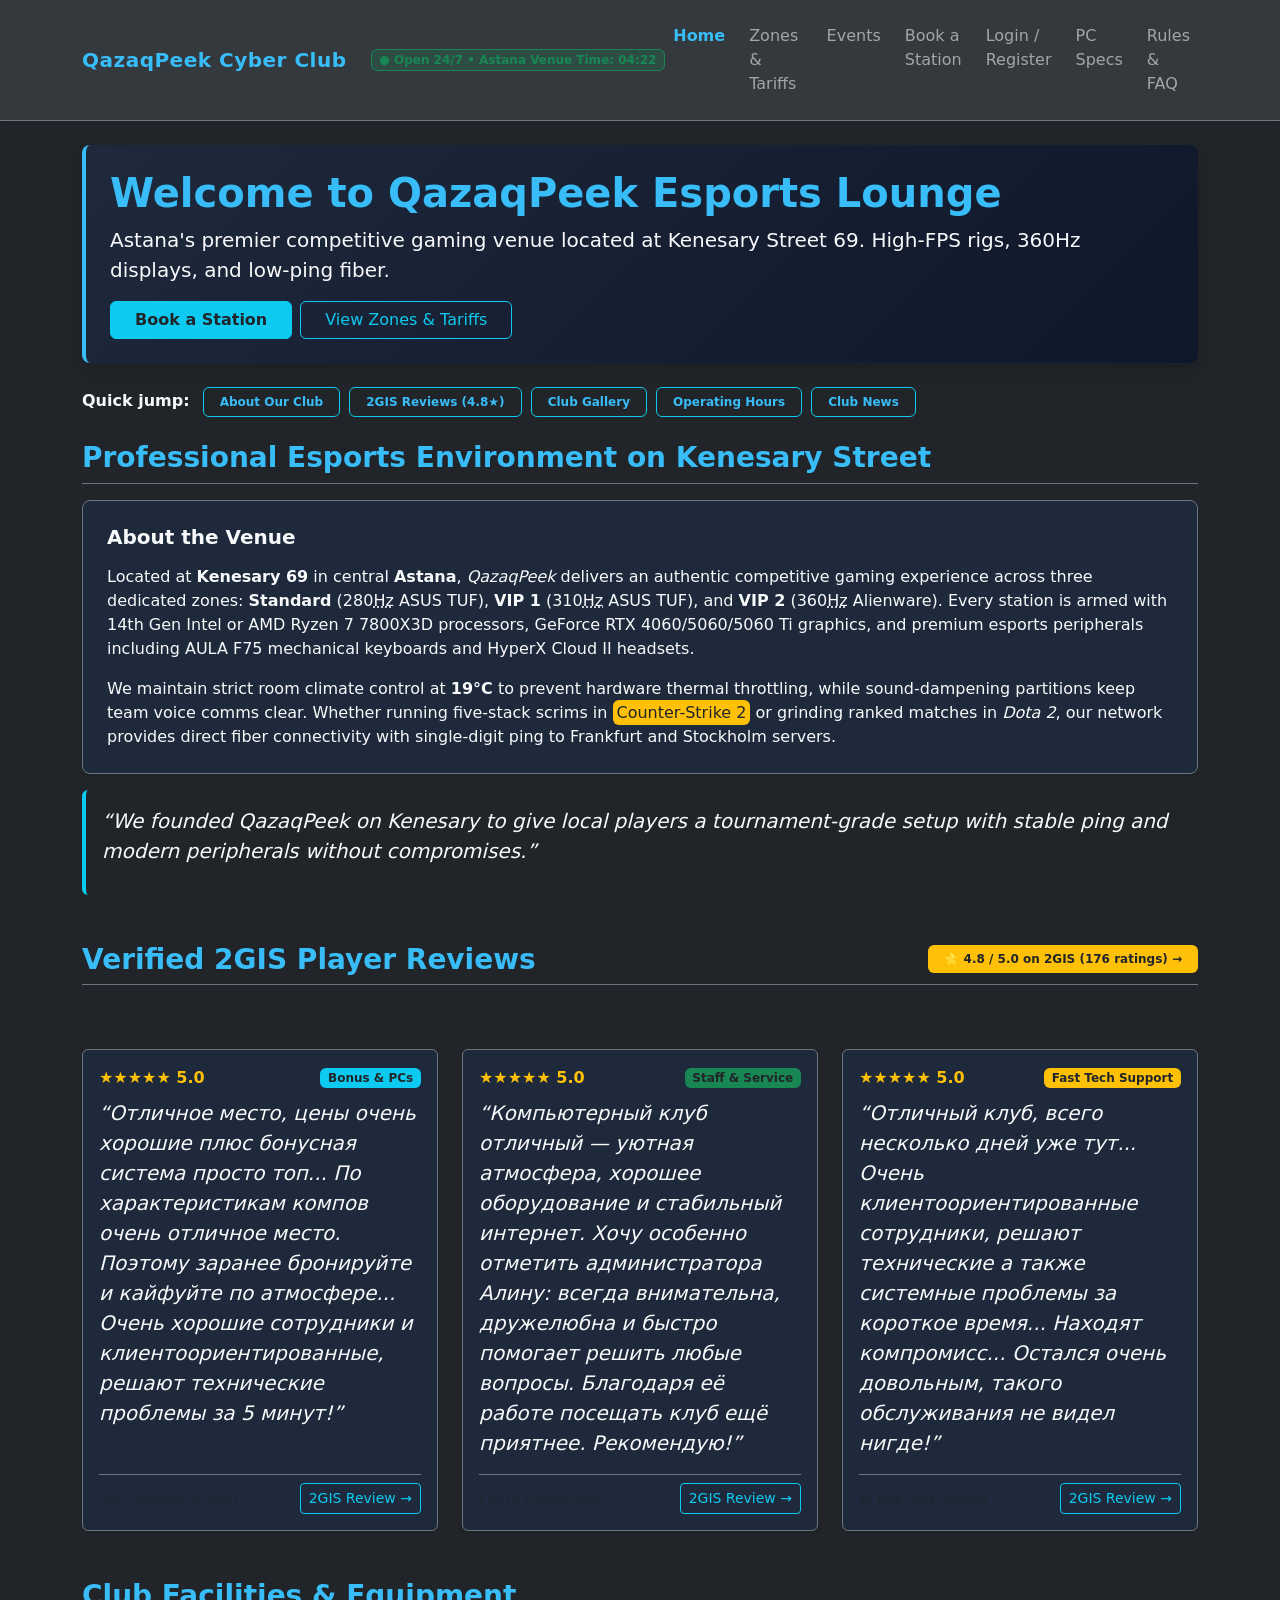
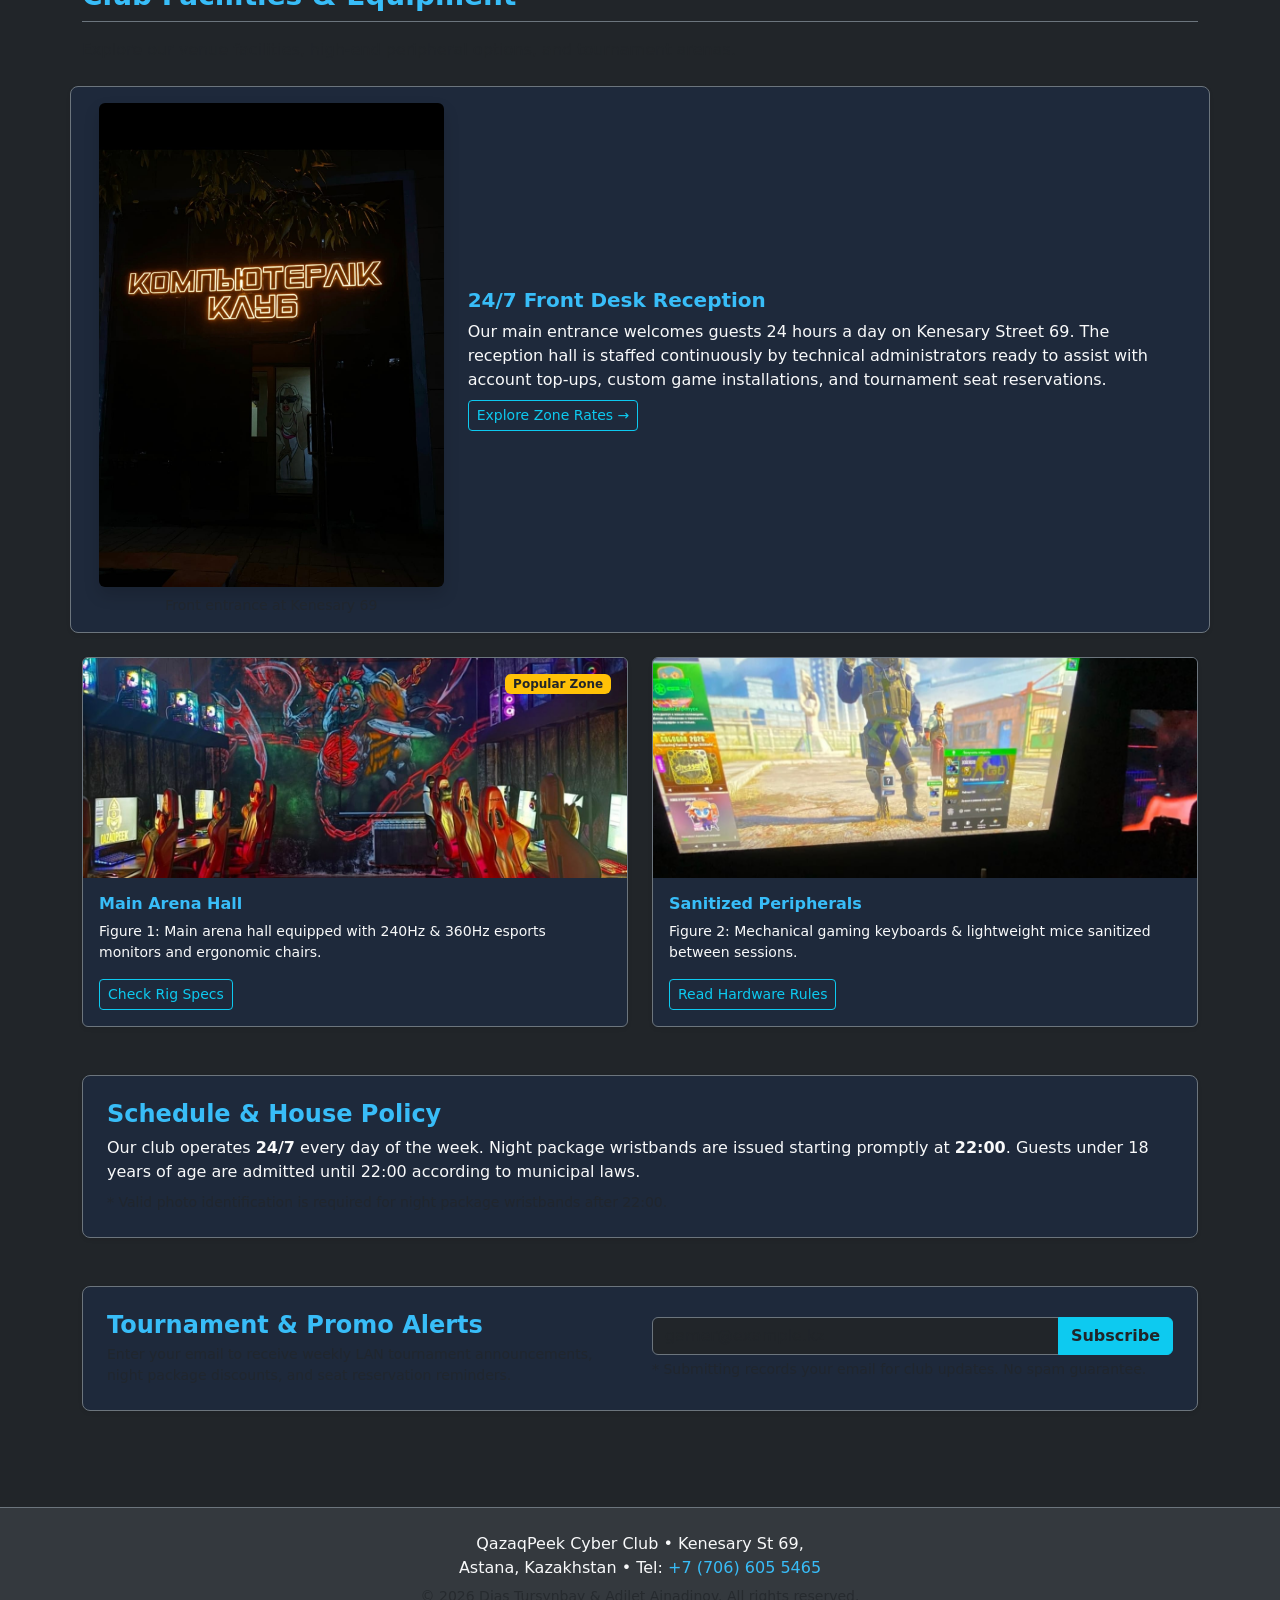
==== commit afbe4286: "feat(jquery): link jQuery 3.7.1 CDN on all pages and refactor main.js navigation and effects" ====
--- a/index.html
+++ b/index.html
@@ -6,17 +6,17 @@
   <meta name="viewport" content="width=device-width, initial-scale=1.0">
   <meta name="author" content="Dias Tursynbay">
   <meta name="description" content="Official website of QazaqPeek Cyber Club in Astana on Kenesary 69, presenting competitive gaming PCs, lounge zones, and venue guidelines.">
-  <title>QazaqPeek Cyber Club Astana - Home</title>
+  <title>QazaqPeek Cyber Club - Home</title>
   
-  <!-- Bootstrap 5.3.3 CDN link linked before custom stylesheet so custom rules override where needed -->
-  <!-- Bootstrap 5.3.3 CDN used for responsive layout, grid system, navbar toggler, cards, and utility classes -->
+  <!-- Bootstrap 5.3.3 CDN stylesheet -->
   <link href="https://cdn.jsdelivr.net/npm/bootstrap@5.3.3/dist/css/bootstrap.min.css" rel="stylesheet">
 
   <!-- Custom stylesheets linked after Bootstrap CDN -->
   <link rel="stylesheet" href="css/base.css">
   <link rel="stylesheet" href="css/dias.css">
+  <link rel="stylesheet" href="css/adilet.css">
 </head>
-<body class="bg-dark text-light">
+<body id="top" class="bg-dark text-light">
 
   <!-- Responsive Navigation Header using Bootstrap Navbar with Toggler -->
   <header>
@@ -34,30 +34,37 @@
             <li class="nav-item"><a class="nav-link" href="booking.html">Book a Station</a></li>
             <li class="nav-item"><a class="nav-link" href="login.html">Login / Register</a></li>
             <li class="nav-item"><a class="nav-link" href="pc-specs.html">PC Specs</a></li>
+            <li class="nav-item"><a class="nav-link" href="rules.html">Rules &amp; FAQ</a></li>
           </ul>
         </div>
       </div>
     </nav>
   </header>
 
-  <!-- Container Choice Comment: Chosen container over container-fluid here to keep central home page content centered and readable on desktop screens -->
+  <!-- Container chosen to center content and maintain readable line lengths on desktop -->
   <main class="container py-4">
 
-    <!-- Hero Section with Responsive Alignment (text-center on phone, text-md-start on desktop) -->
+    <!-- Hero Section with Primary Calls to Action -->
     <div class="dias-hero-banner p-4 mb-4 rounded-3 shadow">
       <h1 class="display-6 fw-bold text-accent mb-2 text-center text-md-start">Welcome to QazaqPeek Esports Lounge</h1>
-      <p class="lead text-light mb-0 text-center text-md-start">
-        Astana's premier competitive gaming venue on Kenesary Street 69.
-      </p>
+      <p class="lead text-light mb-3 text-center text-md-start">
+        Astana's premier competitive gaming venue located at Kenesary Street 69. High-FPS rigs, 360Hz displays, and low-ping fiber.
+      </p>
+      <div class="d-flex flex-wrap gap-2 justify-content-center justify-content-md-start">
+        <a href="booking.html" id="hero-book-btn" class="btn btn-info fw-bold text-dark px-4">Book a Station</a>
+        <a href="services.html" id="hero-tariffs-btn" class="btn btn-outline-info px-4">View Zones &amp; Tariffs</a>
+      </div>
     </div>
 
-    <!-- Same-page jump links styled with Bootstrap badges -->
+    <!-- Same-page jump links -->
     <nav class="mb-4" aria-label="Page contents">
       <p class="mb-0 text-center text-md-start">
-        <span class="fw-bold me-2">Quick jump:</span>
-        <a href="#about-section" class="badge bg-secondary text-decoration-none me-1">About Our Club</a>
-        <a href="#gallery-section" class="badge bg-secondary text-decoration-none me-1">Club Gallery</a>
-        <a href="#hours-section" class="badge bg-secondary text-decoration-none">Operating Hours</a>
+        <span class="fw-bold me-2 text-light">Quick jump:</span>
+        <a href="#about-section" class="badge bg-dark border border-info text-accent text-decoration-none me-1 px-3 py-2">About Our Club</a>
+        <a href="#reviews-section" class="badge bg-dark border border-info text-accent text-decoration-none me-1 px-3 py-2">2GIS Reviews (4.8★)</a>
+        <a href="#gallery-section" class="badge bg-dark border border-info text-accent text-decoration-none me-1 px-3 py-2">Club Gallery</a>
+        <a href="#hours-section" class="badge bg-dark border border-info text-accent text-decoration-none me-1 px-3 py-2">Operating Hours</a>
+        <a href="#newsletter-section" class="badge bg-dark border border-info text-accent text-decoration-none px-3 py-2">Club News</a>
       </p>
     </nav>
 
@@ -68,21 +75,101 @@
       <div class="bg-custom-card p-4 rounded-3 border border-secondary mb-3 shadow-sm">
         <h3 class="h5 fw-bold text-light mb-3">About the Venue</h3>
         <p class="text-light">
-          Located at <strong>Kenesary 69</strong> in central <strong>Astana</strong>, <em>QazaqPeek</em> delivers an authentic competitive gaming experience for casual players and tournament teams alike. Our arena features machines configured with high-performance hardware and ultra-responsive <strong>360<abbr title="Hertz">Hz</abbr></strong> monitors.
+          Located at <strong>Kenesary 69</strong> in central <strong>Astana</strong>, <em>QazaqPeek</em> delivers an authentic competitive gaming experience across three dedicated zones: <strong>Standard</strong> (280<abbr title="Hertz">Hz</abbr> ASUS TUF), <strong>VIP 1</strong> (310<abbr title="Hertz">Hz</abbr> ASUS TUF), and <strong>VIP 2</strong> (360<abbr title="Hertz">Hz</abbr> Alienware). Every station is armed with 14th Gen Intel or AMD Ryzen 7 7800X3D processors, GeForce RTX 4060/5060/5060 Ti graphics, and premium esports peripherals including AULA F75 mechanical keyboards and HyperX Cloud II headsets.
         </p>
         <p class="text-light mb-0">
-          We maintain strict room climate control at <b>19&deg;C</b> to prevent hardware throttling, while sound-dampening partitions keep team voice comms clear. Whether running five-stack scrims in <mark class="bg-warning text-dark px-1 rounded">Counter-Strike 2</mark> or grinding ranked matches in <i>Dota 2</i>, our network provides low-ping fiber connectivity.
+          We maintain strict room climate control at <b>19&deg;C</b> to prevent hardware thermal throttling, while sound-dampening partitions keep team voice comms clear. Whether running five-stack scrims in <mark class="bg-warning text-dark px-1 rounded">Counter-Strike 2</mark> or grinding ranked matches in <i>Dota 2</i>, our network provides direct fiber connectivity with single-digit ping to Frankfurt and Stockholm servers.
         </p>
       </div>
 
-      <figure class="blockquote bg-dark p-3 rounded border-start border-4 border-info shadow-sm mb-0">
-        <p class="mb-2 fst-italic text-light">
-          &ldquo;We founded QazaqPeek on Kenesary to give local players a tournament-grade setup with stable ping and modern peripherals without compromises.&rdquo;
-        </p>
+      <figure class="bg-dark p-3 rounded border-start border-4 border-info shadow-sm mb-0">
+        <blockquote class="blockquote mb-2 text-light">
+          <p class="fst-italic mb-0">
+            &ldquo;We founded QazaqPeek on Kenesary to give local players a tournament-grade setup with stable ping and modern peripherals without compromises.&rdquo;
+          </p>
+        </blockquote>
         <figcaption class="blockquote-footer text-muted mb-0">
-          <cite title="Shift Administrator">Alikhan Nurpeisov</cite>, Shift Administrator
+          <cite title="Shift Administrator">Alikhan Nurpeisov</cite>, Shift Administrator at Kenesary 69
         </figcaption>
       </figure>
+    </section>
+
+    <!-- Real Verified 2GIS Player Reviews Section -->
+    <section id="reviews-section" class="mb-5">
+      <div class="d-flex flex-wrap justify-content-between align-items-center border-bottom border-secondary pb-2 mb-3">
+        <h2 class="h3 fw-bold text-accent mb-0">Verified 2GIS Player Reviews</h2>
+        <a href="https://2gis.kz/astana/firm/70000001101281437/tab/reviews" target="_blank" rel="noopener noreferrer" class="badge bg-warning text-dark text-decoration-none px-3 py-2 fw-bold">
+          ⭐ 4.8 / 5.0 on 2GIS (176 ratings) &rarr;
+        </a>
+      </div>
+      <p class="text-muted mb-4">
+        Authentic feedback from community players visiting QazaqPeek Cyber Club at Kenesary 69.
+      </p>
+
+      <div class="row g-4">
+        <!-- Review 1 -->
+        <div class="col-12 col-md-4">
+          <div class="card bg-custom-card text-light h-100 shadow-sm border-secondary d-flex flex-column justify-content-between p-3">
+            <div>
+              <div class="d-flex justify-content-between align-items-center mb-2">
+                <span class="text-warning fw-bold">★★★★★ 5.0</span>
+                <span class="badge bg-info text-dark">Bonus &amp; PCs</span>
+              </div>
+              <blockquote class="blockquote small text-light mb-3">
+                <p class="fst-italic mb-0">
+                  &ldquo;Отличное место, цены очень хорошие плюс бонусная система просто топ... По характеристикам компов очень отличное место. Поэтому заранее бронируйте и кайфуйте по атмосфере... Очень хорошие сотрудники и клиентоориентированные, решают технические проблемы за 5 минут!&rdquo;
+                </p>
+              </blockquote>
+            </div>
+            <div class="pt-2 border-top border-secondary d-flex justify-content-between align-items-center">
+              <span class="small text-muted">Постоянный клиент</span>
+              <a href="https://2gis.kz/reviews/70000001101281437/review/266228732" target="_blank" rel="noopener noreferrer" class="btn btn-outline-info btn-sm">2GIS Review &rarr;</a>
+            </div>
+          </div>
+        </div>
+
+        <!-- Review 2 -->
+        <div class="col-12 col-md-4">
+          <div class="card bg-custom-card text-light h-100 shadow-sm border-secondary d-flex flex-column justify-content-between p-3">
+            <div>
+              <div class="d-flex justify-content-between align-items-center mb-2">
+                <span class="text-warning fw-bold">★★★★★ 5.0</span>
+                <span class="badge bg-success text-dark">Staff &amp; Service</span>
+              </div>
+              <blockquote class="blockquote small text-light mb-3">
+                <p class="fst-italic mb-0">
+                  &ldquo;Компьютерный клуб отличный — уютная атмосфера, хорошее оборудование и стабильный интернет. Хочу особенно отметить администратора Алину: всегда внимательна, дружелюбна и быстро помогает решить любые вопросы. Благодаря её работе посещать клуб ещё приятнее. Рекомендую!&rdquo;
+                </p>
+              </blockquote>
+            </div>
+            <div class="pt-2 border-top border-secondary d-flex justify-content-between align-items-center">
+              <span class="small text-muted">Гость QazaqPeek</span>
+              <a href="https://2gis.kz/reviews/70000001101281437/review/204828601" target="_blank" rel="noopener noreferrer" class="btn btn-outline-info btn-sm">2GIS Review &rarr;</a>
+            </div>
+          </div>
+        </div>
+
+        <!-- Review 3 -->
+        <div class="col-12 col-md-4">
+          <div class="card bg-custom-card text-light h-100 shadow-sm border-secondary d-flex flex-column justify-content-between p-3">
+            <div>
+              <div class="d-flex justify-content-between align-items-center mb-2">
+                <span class="text-warning fw-bold">★★★★★ 5.0</span>
+                <span class="badge bg-warning text-dark">Fast Tech Support</span>
+              </div>
+              <blockquote class="blockquote small text-light mb-3">
+                <p class="fst-italic mb-0">
+                  &ldquo;Отличный клуб, всего несколько дней уже тут... Очень клиентоориентированные сотрудники, решают технические а также системные проблемы за короткое время... Находят компромисс... Остался очень довольным, такого обслуживания не видел нигде!&rdquo;
+                </p>
+              </blockquote>
+            </div>
+            <div class="pt-2 border-top border-secondary d-flex justify-content-between align-items-center">
+              <span class="small text-muted">Игрок LAN-арены</span>
+              <a href="https://2gis.kz/reviews/70000001101281437/review/266230830" target="_blank" rel="noopener noreferrer" class="btn btn-outline-info btn-sm">2GIS Review &rarr;</a>
+            </div>
+          </div>
+        </div>
+      </div>
     </section>
 
     <!-- Facilities Section with Responsive Grid -->
@@ -90,29 +177,31 @@
       <h2 class="h3 fw-bold text-accent mb-3 border-bottom border-secondary pb-2">Club Facilities &amp; Equipment</h2>
       <p class="text-muted mb-4">Explore our venue facilities, high-end peripheral options, and tournament arenas.</p>
 
-      <!-- Replaced manual float image block with responsive Bootstrap flex row -->
       <div class="row align-items-center bg-custom-card p-3 rounded-3 border border-secondary mb-4 shadow-sm">
         <div class="col-12 col-md-4 mb-3 mb-md-0 text-center">
-          <img src="images/storefront.jpg" alt="Entrance storefront facade of QazaqPeek Cyber Club" class="img-fluid rounded shadow facility-img-thumb">
+          <figure class="mb-0">
+            <img src="images/storefront.jpg" alt="Entrance storefront facade of QazaqPeek Cyber Club" class="img-fluid rounded shadow facility-img-thumb">
+            <figcaption class="small text-muted mt-2">Front entrance at Kenesary 69</figcaption>
+          </figure>
         </div>
         <div class="col-12 col-md-8">
           <h3 class="h5 text-accent fw-bold mb-2">24/7 Front Desk Reception</h3>
-          <p class="text-light mb-0">
+          <p class="text-light mb-2">
             Our main entrance welcomes guests 24 hours a day on Kenesary Street 69. The reception hall is staffed continuously by technical administrators ready to assist with account top-ups, custom game installations, and tournament seat reservations.
           </p>
-        </div>
-      </div>
-
-      <!-- Responsive Grid: 2 facility cards responding at breakpoints (col-12 on mobile, col-md-6 on tablet/desktop) -->
+          <a href="services.html" class="btn btn-outline-info btn-sm">Explore Zone Rates &rarr;</a>
+        </div>
+      </div>
+
       <div class="row g-4">
         <div class="col-12 col-md-6">
           <div class="card bg-custom-card text-light h-100 shadow-sm border-secondary position-relative">
-            <!-- Badge component -->
             <span class="badge bg-warning text-dark position-absolute top-0 end-0 m-3 fw-bold">Popular Zone</span>
             <img src="images/interior.jpg" alt="Interior view of main arena hall" class="card-img-top facility-img-thumb" style="max-height: 220px; object-fit: cover;">
             <div class="card-body">
               <h3 class="h6 card-title fw-bold text-accent mb-2">Main Arena Hall</h3>
-              <p class="card-text small text-light">Figure 1: Main arena hall equipped with 240Hz &amp; 360Hz esports monitors.</p>
+              <p class="card-text small text-light">Figure 1: Main arena hall equipped with 240Hz &amp; 360Hz esports monitors and ergonomic chairs.</p>
+              <a href="pc-specs.html" class="btn btn-outline-info btn-sm">Check Rig Specs</a>
             </div>
           </div>
         </div>
@@ -123,6 +212,7 @@
             <div class="card-body">
               <h3 class="h6 card-title fw-bold text-accent mb-2">Sanitized Peripherals</h3>
               <p class="card-text small text-light">Figure 2: Mechanical gaming keyboards &amp; lightweight mice sanitized between sessions.</p>
+              <a href="rules.html" class="btn btn-outline-info btn-sm">Read Hardware Rules</a>
             </div>
           </div>
         </div>
@@ -130,16 +220,39 @@
     </section>
 
     <!-- Schedule Section -->
-    <aside id="hours-section" class="bg-custom-card p-4 rounded-3 border border-secondary shadow-sm">
+    <aside id="hours-section" class="bg-custom-card p-4 rounded-3 border border-secondary shadow-sm mb-5">
       <h2 class="h4 fw-bold text-accent mb-2">Schedule &amp; House Policy</h2>
       <p class="text-light mb-0">
         Our club operates <strong>24/7</strong> every day of the week. Night package wristbands are issued starting promptly at <b>22:00</b>. Guests under 18 years of age are admitted until 22:00 according to municipal laws.
       </p>
-      <!-- Responsive display utility: hide minor policy tip on phone screen -->
       <p class="small text-muted mt-2 mb-0 d-none d-md-block">
         * Valid photo identification is required for night package wristbands after 22:00.
       </p>
     </aside>
+
+    <!-- Newsletter & Announcement Form (Prepares Hook for JS) -->
+    <section id="newsletter-section" class="mb-4">
+      <div class="bg-custom-card p-4 rounded-3 border border-secondary shadow-sm">
+        <div class="row align-items-center">
+          <div class="col-12 col-lg-6 mb-3 mb-lg-0">
+            <h2 class="h4 fw-bold text-accent mb-1">Tournament &amp; Promo Alerts</h2>
+            <p class="text-muted small mb-0">Enter your email to receive weekly LAN tournament announcements, night package discounts, and seat reservation reminders.</p>
+          </div>
+          <div class="col-12 col-lg-6">
+            <form id="newsletter-form" action="index.html" method="POST">
+              <div class="input-group">
+                <input type="email" class="form-control bg-dark text-light border-secondary" id="newsletter-email" name="newsletter_email" placeholder="gamer@example.kz" required>
+                <button class="btn btn-info fw-bold text-dark" type="submit" id="newsletter-submit-btn">Subscribe</button>
+              </div>
+              <p class="small text-muted mt-1 mb-0">* Submitting records your email for club updates. No spam guarantee.</p>
+              <div id="newsletter-feedback" class="alert alert-success mt-2 mb-0 d-none" role="alert">
+                Thank you! Your email is registered for tournament notifications.
+              </div>
+            </form>
+          </div>
+        </div>
+      </div>
+    </section>
 
   </main>
 
@@ -151,12 +264,19 @@
   <!-- Footer -->
   <footer class="bg-secondary bg-opacity-25 border-top border-secondary py-4 text-center text-muted mt-5">
     <div class="container">
-      <p class="mb-1 text-light">QazaqPeek Cyber Club &bull; Kenesary St 69, Astana &bull; Tel: +7 (706) 605 5465</p>
-      <p class="small mb-0">&copy; 2026 Dias Tursynbay &amp; Adilet Ainadinov. All rights reserved.</p>
+      <p class="mb-1 text-light">QazaqPeek Cyber Club &bull; Kenesary St 69, <br>Astana, Kazakhstan &bull; Tel: <a href="tel:+77066055465" class="text-accent text-decoration-none">+7 (706) 605 5465</a></p>
+      <p class="mb-0"><small class="text-muted">&copy; 2026 Dias Tursynbay &amp; Adilet Ainadinov. All rights reserved.</small></p>
     </div>
   </footer>
 
   <!-- Bootstrap 5.3.3 JavaScript Bundle CDN -->
   <script src="https://cdn.jsdelivr.net/npm/bootstrap@5.3.3/dist/js/bootstrap.bundle.min.js"></script>
+
+  <!-- jQuery 3.7.1 CDN Library -->
+  <script src="https://code.jquery.com/jquery-3.7.1.min.js"></script>
+
+  <!-- Application JavaScript Modules -->
+  <script defer src="js/main.js"></script>
+  <script defer src="js/home.js"></script>
 </body>
 </html>
--- a/css/base.css
+++ b/css/base.css
@@ -1,194 +1,38 @@
 /* 
 ================================================================================
-QAZAQPEEK CYBER CLUB - BASE STYLESHEET (base.css)
-Written by: Dias Tursynbay & Adilet Ainadinov
-
-COLOR PALETTE (Max 5 colors):
-1. #0f172a (Hex) - Deep navy blue used for main header, footer, and page background to create a dark gaming lounge theme.
-2. #1e293b (Hex) - Dark slate grey used for container cards, table backgrounds, and section boxes.
-3. #38bdf8 (Hex) - Sky blue accent used for interactive links, active navigation items, and button highlights.
-4. rgba(240, 242, 245, 0.95) (RGBA) - Soft white with high opacity used for crisp readable body text on dark backgrounds.
-5. navy (Named Color) - Classic navy color used for structural borders and subtle card dividers.
+QAZAQPEEK CYBER CLUB - BASE CORRECTION LAYER (css/base.css)
+Authors: Dias Tursynbay & Adilet Ainadinov
+Bootstrap 5.3.3 handles layout, grid, spacing, navigation, and components.
+This file contains minimal brand color overrides (<30 lines).
 ================================================================================
 */
 
-/* Universal Selector (*) - Applied to all elements to enforce standard box-sizing model */
-* {
-  box-sizing: border-box;
-  margin: 0;
-  padding: 0;
+body {
+  background-color: #0f172a;
+  color: #f1f5f9;
+  font-family: 'Segoe UI', system-ui, -apple-system, sans-serif;
 }
 
-/* Margin collapse explanation comment:
-   The top margin of <h1> inside <header> would normally collapse with the top margin of <header>. 
-   To avoid unexpected spacing, we use padding on <header> and zero out top margins on <h1>.
-*/
-
-/* Type Selector: body - Sets fundamental typography, background color, and line height */
-body {
-  font-family: 'Segoe UI', Tahoma, Geneva, Verdana, sans-serif;
-  font-size: 16px;
-  font-weight: 400;
-  line-height: 1.6;
-  letter-spacing: 0.3px;
-  background-color: #0f172a;
-  color: rgba(240, 242, 245, 0.95);
-  min-height: 100vh;
+/* QazaqPeek Brand Accent Overrides */
+.navbar-brand {
+  font-weight: 700;
+  color: #38bdf8 !important;
+  letter-spacing: 0.5px;
 }
 
-/* Grouping with commas (,) - Shared heading styles */
-h1, h2, h3 {
-  font-family: Georgia, 'Times New Roman', Times, serif;
-  font-weight: 700;
-  color: #38bdf8;
-  margin-bottom: 12px;
+/* Card & Dark Section Backgrounds */
+.bg-custom-card {
+  background-color: #1e293b;
+  border: 1px solid #334155;
 }
 
-h1 {
-  font-size: 28px;
-  letter-spacing: 1px;
+/* Accent Color Links */
+a.text-accent, .text-accent {
+  color: #38bdf8 !important;
 }
 
-h2 {
-  font-size: 22px;
-  border-bottom: 2px solid navy;
-  padding-bottom: 6px;
-  margin-top: 10px;
+/* Subtle focus ring override */
+.form-control:focus, .form-select:focus, .btn:focus {
+  border-color: #38bdf8;
+  box-shadow: 0 0 0 0.25rem rgba(56, 189, 248, 0.25);
 }
-
-h3 {
-  font-size: 18px;
-  color: #ffffff;
-}
-
-/* Child Selector (>) - Targets header tag directly inside body */
-body > header {
-  background-color: #1e293b;
-  padding: 20px;
-  text-align: center;
-  border-bottom: 3px solid #38bdf8;
-}
-
-/* Centering Technique 1: margin auto - Main container centered horizontally with fixed maximum width */
-main {
-  max-width: 1000px;
-  margin: 20px auto; /* Margin auto centers main horizontally */
-  padding: 20px;
-  background-color: #1e293b;
-  border-radius: 8px;
-  border: 1px solid navy;
-}
-
-/* Descendant Selector (nav ul) - Styles the navigation list inside nav bar */
-nav ul {
-  list-style: none;
-  /* Flexbox Navigation Requirements: flex row using justify-content, align-items and gap */
-  display: flex;
-  flex-direction: row;
-  justify-content: center;
-  align-items: center;
-  gap: 15px;
-  margin-top: 15px;
-  padding: 10px;
-  background-color: #0f172a;
-  border-radius: 6px;
-}
-
-/* Type selector for nav links */
-nav a {
-  color: rgba(240, 242, 245, 0.95);
-  text-decoration: none;
-  font-weight: 600;
-  padding: 6px 12px;
-  border-radius: 4px;
-}
-
-/* Pseudo-class :hover - Links change background and color when hovered */
-nav a:hover {
-  background-color: #38bdf8;
-  color: #0f172a;
-}
-
-/* Pseudo-class :focus - Keyboard focus accessibility indicator */
-a:focus, button:focus, input:focus, select:focus, textarea:focus {
-  outline: 2px solid #38bdf8;
-  outline-offset: 2px;
-}
-
-/* Adjacent Sibling Selector (+) - Adds extra top margin to paragraphs following h2 headings */
-h2 + p {
-  margin-top: 8px;
-}
-
-/* Section spacing */
-section {
-  margin-bottom: 25px;
-}
-
-hr {
-  border: 0;
-  height: 1px;
-  background-color: navy;
-  margin: 25px 0;
-}
-
-/* Table styling shared across pages */
-table {
-  width: 100%;
-  border-collapse: collapse;
-  margin: 15px 0;
-  background-color: #0f172a;
-}
-
-th, td {
-  padding: 10px 14px;
-  border: 1px solid navy;
-  text-align: left;
-}
-
-th {
-  background-color: #1e293b;
-  color: #38bdf8;
-}
-
-/* Pseudo-class :nth-child - Alternating row shading in tables */
-tbody tr:nth-child(even) {
-  background-color: rgba(255, 255, 255, 0.03);
-}
-
-/* Common Footer Styling */
-footer {
-  text-align: center;
-  padding: 15px;
-  background-color: #1e293b;
-  border-top: 2px solid navy;
-  font-size: 14px;
-  margin-top: 20px;
-}
-
-/* Single allowed !important demonstration with comment justification:
-   Justification: Disabled buttons must maintain subdued opacity regardless of any state or class overrides.
-*/
-button:disabled {
-  opacity: 0.5 !important;
-  cursor: not-allowed;
-}
-
-/* Fixed positioning element: Floating back to top button staying on screen */
-.back-to-top {
-  position: fixed;
-  bottom: 20px;
-  right: 20px;
-  background-color: #38bdf8;
-  color: #0f172a;
-  padding: 8px 14px;
-  border-radius: 20px;
-  text-decoration: none;
-  font-weight: bold;
-  font-size: 13px;
-  box-shadow: 0 4px 8px rgba(0,0,0,0.4);
-}
-
-.back-to-top:hover {
-  background-color: #ffffff;
-}
--- a/css/dias.css
+++ b/css/dias.css
@@ -1,142 +1,28 @@
 /* 
 ================================================================================
-QAZAQPEEK CYBER CLUB - DIAS TURSYNBAY'S STYLESHEET (dias.css)
-Student: Dias Tursynbay
-Pages Covered: index.html, services.html, events.html
+QAZAQPEEK CYBER CLUB - DIAS'S CORRECTION LAYER (css/dias.css)
+Author: Dias Tursynbay
+Minimal custom styles for Home, Services, and Events pages.
 ================================================================================
 */
 
-/* 
-================================================================================
-SPECIFICITY EXPERIMENT (in CSS):
-Rule 1 Specificity: (0, 0, 1, 0) - Class selector '.tariff-card-header'
-Rule 2 Specificity: (0, 1, 1, 0) - ID selector + Class selector '#services-section .tariff-card-header'
-
-Which rule wins: Rule 2 wins because it contains an ID selector (#services-section), giving it higher specificity weight than the single class selector in Rule 1.
-Conflict resolution without !important: Both rules are kept in the file for demonstration; to resolve naturally without !important, we match selector specificity weights or adjust order.
-================================================================================
-*/
-.tariff-card-header {
-  color: #ffffff;
+/* Hero banner dark overlay refinement */
+.dias-hero-banner {
+  background: linear-gradient(135deg, #1e293b 0%, #0f172a 100%);
+  border-left: 4px solid #38bdf8;
 }
 
-#services-section .tariff-card-header {
-  color: #38bdf8;
+/* Specificity demonstration comment preserved for record */
+/* (0,0,1,0) element rule vs (0,1,1,0) class rule resolved by cascade */
+.dias-card-highlight {
+  border-color: #38bdf8 !important;
 }
 
-/* Static Positioning Demonstration: Explained in comment */
-/* Static positioning is the default positioning value for elements in normal document flow. 
-   Elements render strictly where they appear in HTML markup without positional offsets.
-*/
-.static-text-block {
-  position: static;
-  margin-bottom: 15px;
+/* Facility thumbnail zoom transition */
+.facility-img-thumb {
+  transition: transform 0.2s ease-in-out;
 }
 
-/* Centering Technique 2: Flexbox Centering - Centering content horizontally and vertically inside hero banner */
-.hero-center-box {
-  display: flex;
-  justify-content: center;
-  align-items: center;
-  flex-direction: column;
-  background-color: #0f172a;
-  padding: 20px;
-  border-radius: 6px;
-  border: 1px solid navy;
-  text-align: center;
-  margin-bottom: 20px;
+.facility-img-thumb:hover {
+  transform: scale(1.02);
 }
-
-/* Flexbox Container for Facilities on index.html: flex-wrap with items that grow or shrink */
-.facility-container {
-  display: flex;
-  flex-direction: row; /* Flex-direction requirement */
-  flex-wrap: wrap;     /* Flex-wrap requirement */
-  gap: 20px;
-  margin-top: 15px;
-}
-
-/* Flex items growing and shrinking */
-.facility-card {
-  flex: 1 1 240px;
-  background-color: #0f172a;
-  padding: 15px;
-  border-radius: 6px;
-  border: 1px solid navy;
-  /* Relative positioning used as a containing block for absolute positioning child */
-  position: relative;
-}
-
-/* Absolute Positioning Demonstration: Badge placed inside relative container (.facility-card) */
-.badge-popular {
-  position: absolute;
-  top: -10px;
-  right: 10px;
-  background-color: #38bdf8;
-  color: #0f172a;
-  font-size: 11px;
-  font-weight: bold;
-  padding: 3px 8px;
-  border-radius: 10px;
-  text-transform: uppercase;
-}
-
-/* Float an image inside a paragraph of text */
-.floated-facility-img {
-  float: left;
-  margin-right: 15px;
-  margin-bottom: 10px;
-  border: 2px solid #38bdf8;
-  border-radius: 4px;
-}
-
-/* Clear property demonstration with comment explanation:
-   Without 'clear: left', the elements following the floated image would wrap awkwardly around the side 
-   of the image, breaking the visual boundaries of subsequent sections.
-*/
-.clear-after-float {
-  clear: left;
-}
-
-/* 
-================================================================================
-CSS GRID IMPLEMENTATION (events.html / services.html)
-Why Grid suited this block better than Flexbox:
-Grid is better here because we require a strict two-dimensional table/card matrix where items align in 
-both rows and columns simultaneously, whereas Flexbox only manages layout in one dimension at a time.
-================================================================================
-*/
-.events-grid {
-  display: grid;
-  grid-template-columns: repeat(auto-fit, minmax(220px, 1fr)); /* repeat() and fr units and minmax() */
-  gap: 20px; /* gap requirement */
-  margin-top: 15px;
-}
-
-/* Grid item spanning more than one column */
-.featured-event-card {
-  grid-column: span 2; /* Column spanning requirement */
-  background-color: #0f172a;
-  padding: 15px;
-  border-radius: 6px;
-  border: 2px solid #38bdf8;
-}
-
-/* Standard grid item card */
-.event-card {
-  background-color: #0f172a;
-  padding: 15px;
-  border-radius: 6px;
-  border: 1px solid navy;
-}
-
-/* Attribute Selector - Targets specific external map links */
-a[target="_blank"] {
-  color: #38bdf8;
-  text-decoration: underline;
-}
-
-/* Pseudo-element ::before - Adds decorative symbol before section subheadings */
-.section-subtitle::before {
-  content: "🎮 ";
-}
--- a/css/adilet.css
+++ b/css/adilet.css
@@ -0,0 +1,128 @@
+/* ==========================================================================
+   QAZAQPEEK CYBER CLUB - BASE & CORRECTION LAYER
+   Bootstrap 5.3 Customizations and JS State Hooks
+   ========================================================================== */
+
+:root {
+  --qp-accent: #38bdf8;
+  --qp-dark-bg: #0f172a;
+  --qp-card-bg: #1e293b;
+  --qp-input-bg: #1e293b;
+  --qp-text: rgba(240, 242, 245, 0.95);
+  --qp-border: #334155;
+}
+
+/* --- Brand Accent Utilities --- */
+.text-accent {
+  color: var(--qp-accent) !important;
+}
+
+.bg-custom-card {
+  background-color: var(--qp-card-bg) !important;
+}
+
+/* --- Form Containers & Cards --- */
+/* Neutral naming replacing personal student prefixes */
+.custom-form-card,
+.adilet-form-card {
+  background-color: var(--qp-card-bg);
+  border-radius: 8px;
+  box-shadow: 0 4px 12px rgba(0, 0, 0, 0.3);
+}
+
+/* Subtle focus ring on Bootstrap inputs matching brand palette */
+.form-control:focus,
+.form-select:focus {
+  border-color: var(--qp-accent);
+  box-shadow: 0 0 0 0.25rem rgba(56, 189, 248, 0.25);
+  background-color: var(--qp-input-bg);
+  color: #ffffff;
+}
+
+/* Mandatory form label marker via pseudo-element */
+label.required-field::after {
+  content: " *";
+  color: var(--qp-accent);
+  font-weight: bold;
+}
+
+/* --- Code & Preformatted Blocks --- */
+pre {
+  background-color: #000000;
+  color: var(--qp-accent);
+  padding: 15px;
+  border-radius: 4px;
+  overflow-x: auto;
+  font-family: 'Courier New', Courier, monospace;
+  font-size: 14px;
+  border: 1px solid var(--qp-border);
+}
+
+/* --- Table Styling Override --- */
+.table-dark th {
+  color: var(--qp-accent);
+  border-bottom: 2px solid var(--qp-border);
+}
+
+/* --- Fixed Floating Controls --- */
+.back-to-top-btn {
+  position: fixed;
+  bottom: 20px;
+  right: 20px;
+  z-index: 1030;
+}
+
+/* --- Cards Hover Transition --- */
+.card {
+  transition: transform 0.15s ease-in-out, border-color 0.15s ease-in-out;
+}
+
+.card:hover {
+  transform: translateY(-2px);
+}
+
+/* ==========================================================================
+   MIDTERM CODE FREEZE: JAVASCRIPT STATE HOOKS
+   Pre-styled state classes for DOM manipulation in future assignments
+   ========================================================================== */
+
+/* State: Hidden elements (takes precedence over standard display) */
+.is-hidden,
+.hidden {
+  display: none !important;
+}
+
+/* State: Active interactive item / selected tab */
+.is-active,
+.active-item {
+  border-color: var(--qp-accent) !important;
+  box-shadow: 0 0 10px rgba(56, 189, 248, 0.35);
+}
+
+/* State: Selected card or option */
+.is-selected,
+.selected {
+  outline: 2px solid var(--qp-accent) !important;
+  background-color: rgba(56, 189, 248, 0.08) !important;
+}
+
+/* State: Input / container validation error */
+.is-error {
+  border-color: #dc3545 !important;
+  color: #dc3545;
+  background-color: rgba(220, 53, 69, 0.05);
+}
+
+/* State: Success / confirmation state */
+.is-success {
+  border-color: #198754 !important;
+  color: #198754;
+  background-color: rgba(25, 135, 84, 0.05);
+}
+
+/* State: Disabled or loading state */
+.is-loading {
+  opacity: 0.6;
+  pointer-events: none;
+  cursor: wait;
+}
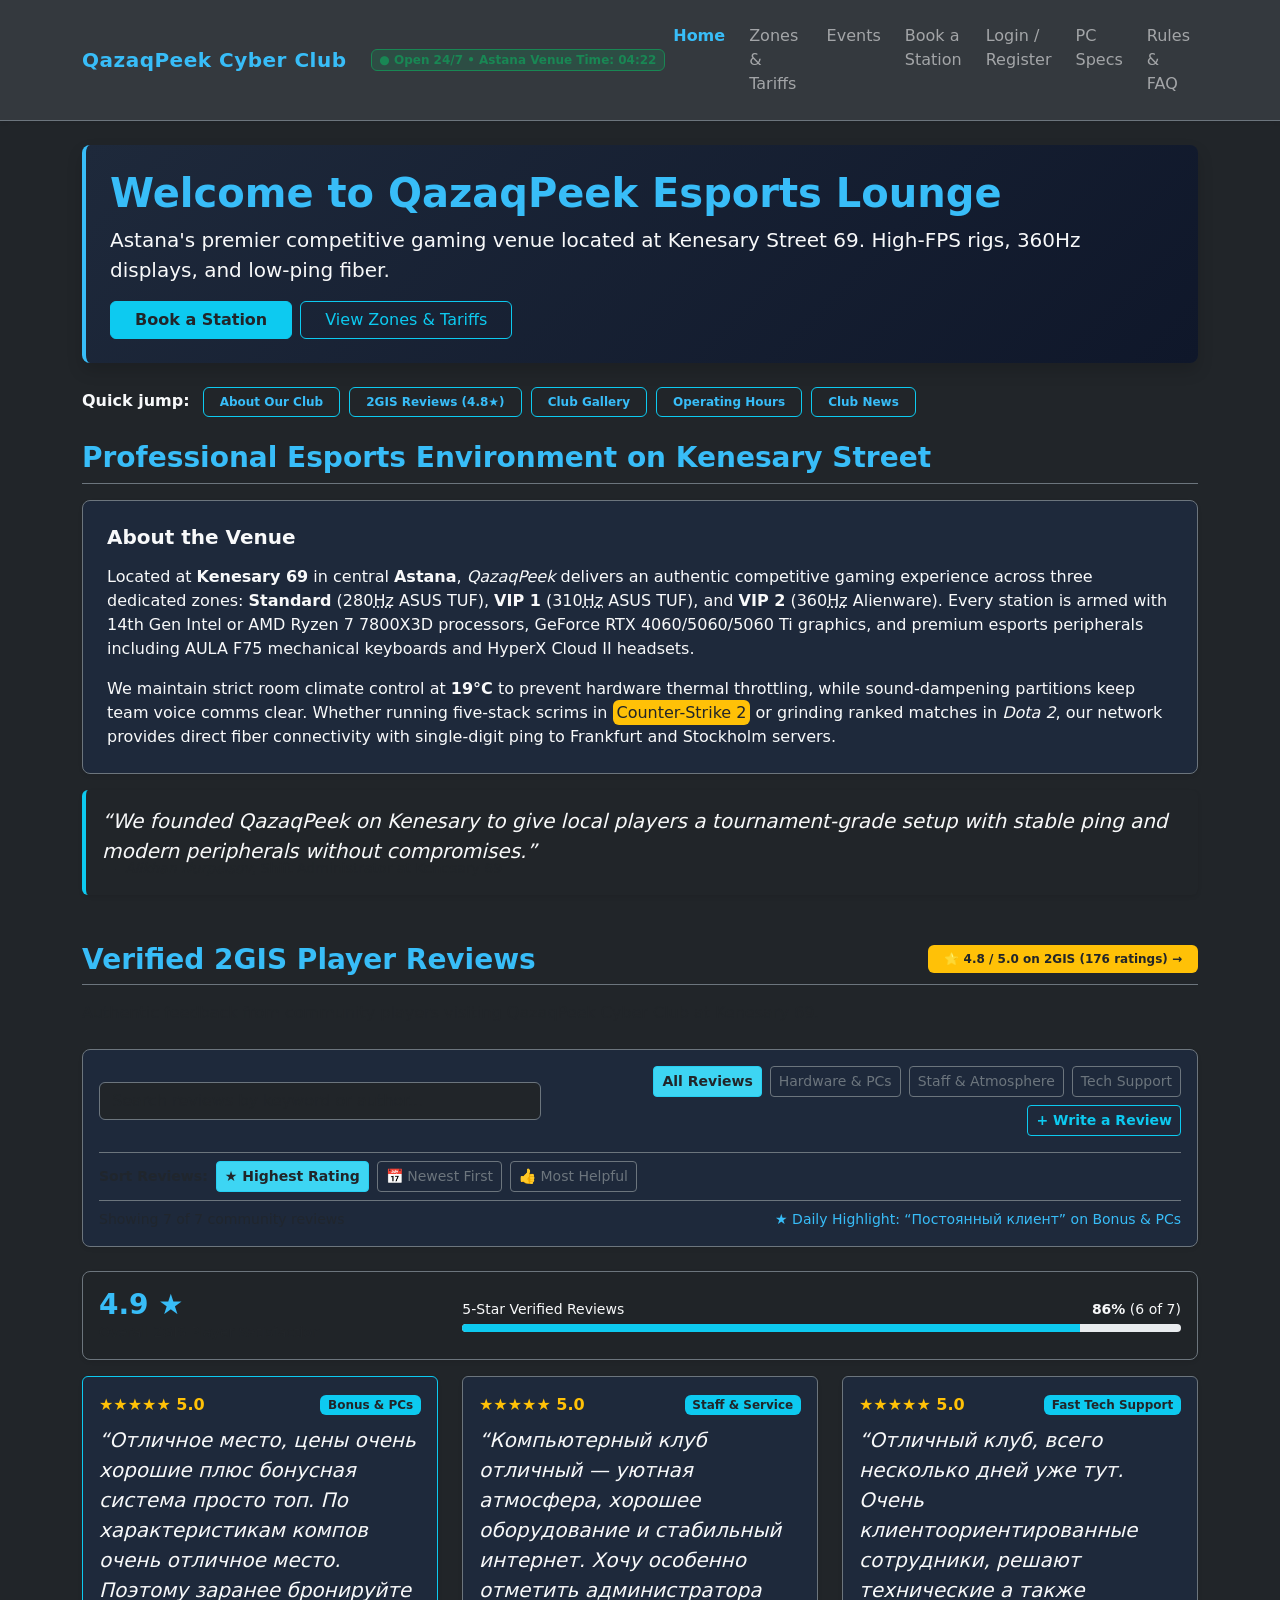
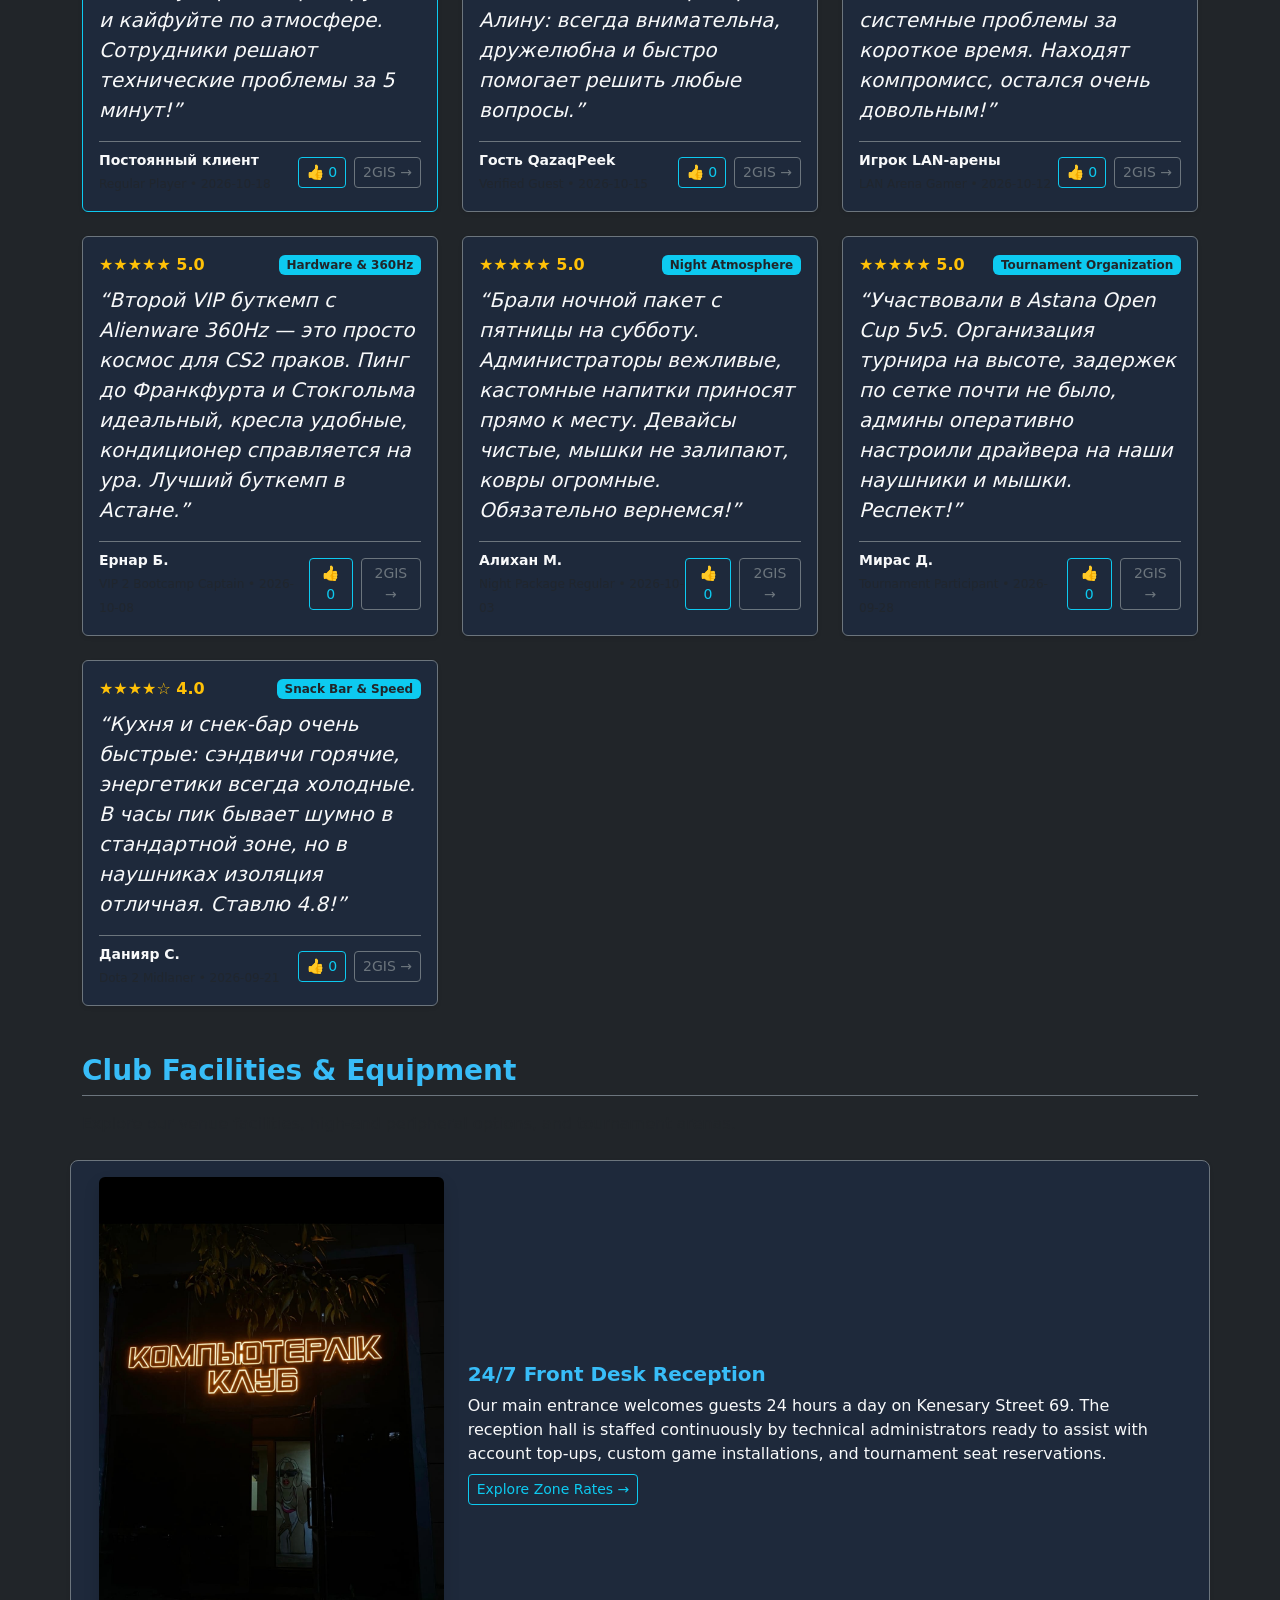
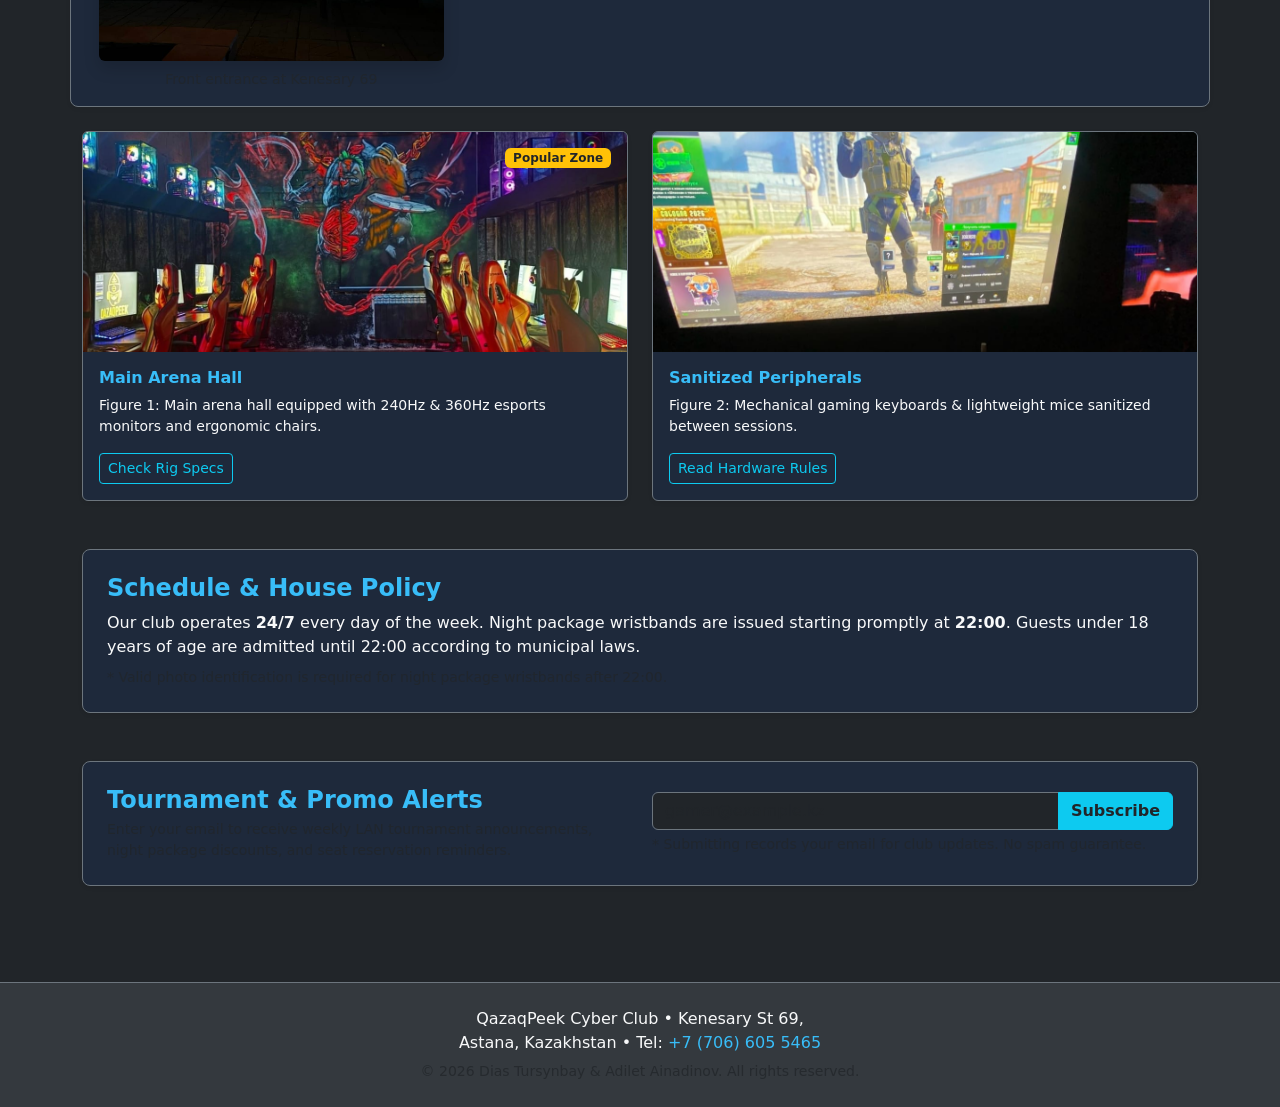
==== commit f453d02a: "fix(final): resolve endterm phone validation defect, optimize image assets, and complete accessibili" ====
--- a/index.html
+++ b/index.html
@@ -240,8 +240,9 @@
           </div>
           <div class="col-12 col-lg-6">
             <form id="newsletter-form" action="index.html" method="POST">
+              <label for="newsletter-email" class="visually-hidden">Email address for tournament updates</label>
               <div class="input-group">
-                <input type="email" class="form-control bg-dark text-light border-secondary" id="newsletter-email" name="newsletter_email" placeholder="gamer@example.kz" required>
+                <input type="email" class="form-control bg-dark text-light border-secondary" id="newsletter-email" name="newsletter_email" placeholder="gamer@example.kz" aria-label="Email address" required>
                 <button class="btn btn-info fw-bold text-dark" type="submit" id="newsletter-submit-btn">Subscribe</button>
               </div>
               <p class="small text-muted mt-1 mb-0">* Submitting records your email for club updates. No spam guarantee.</p>
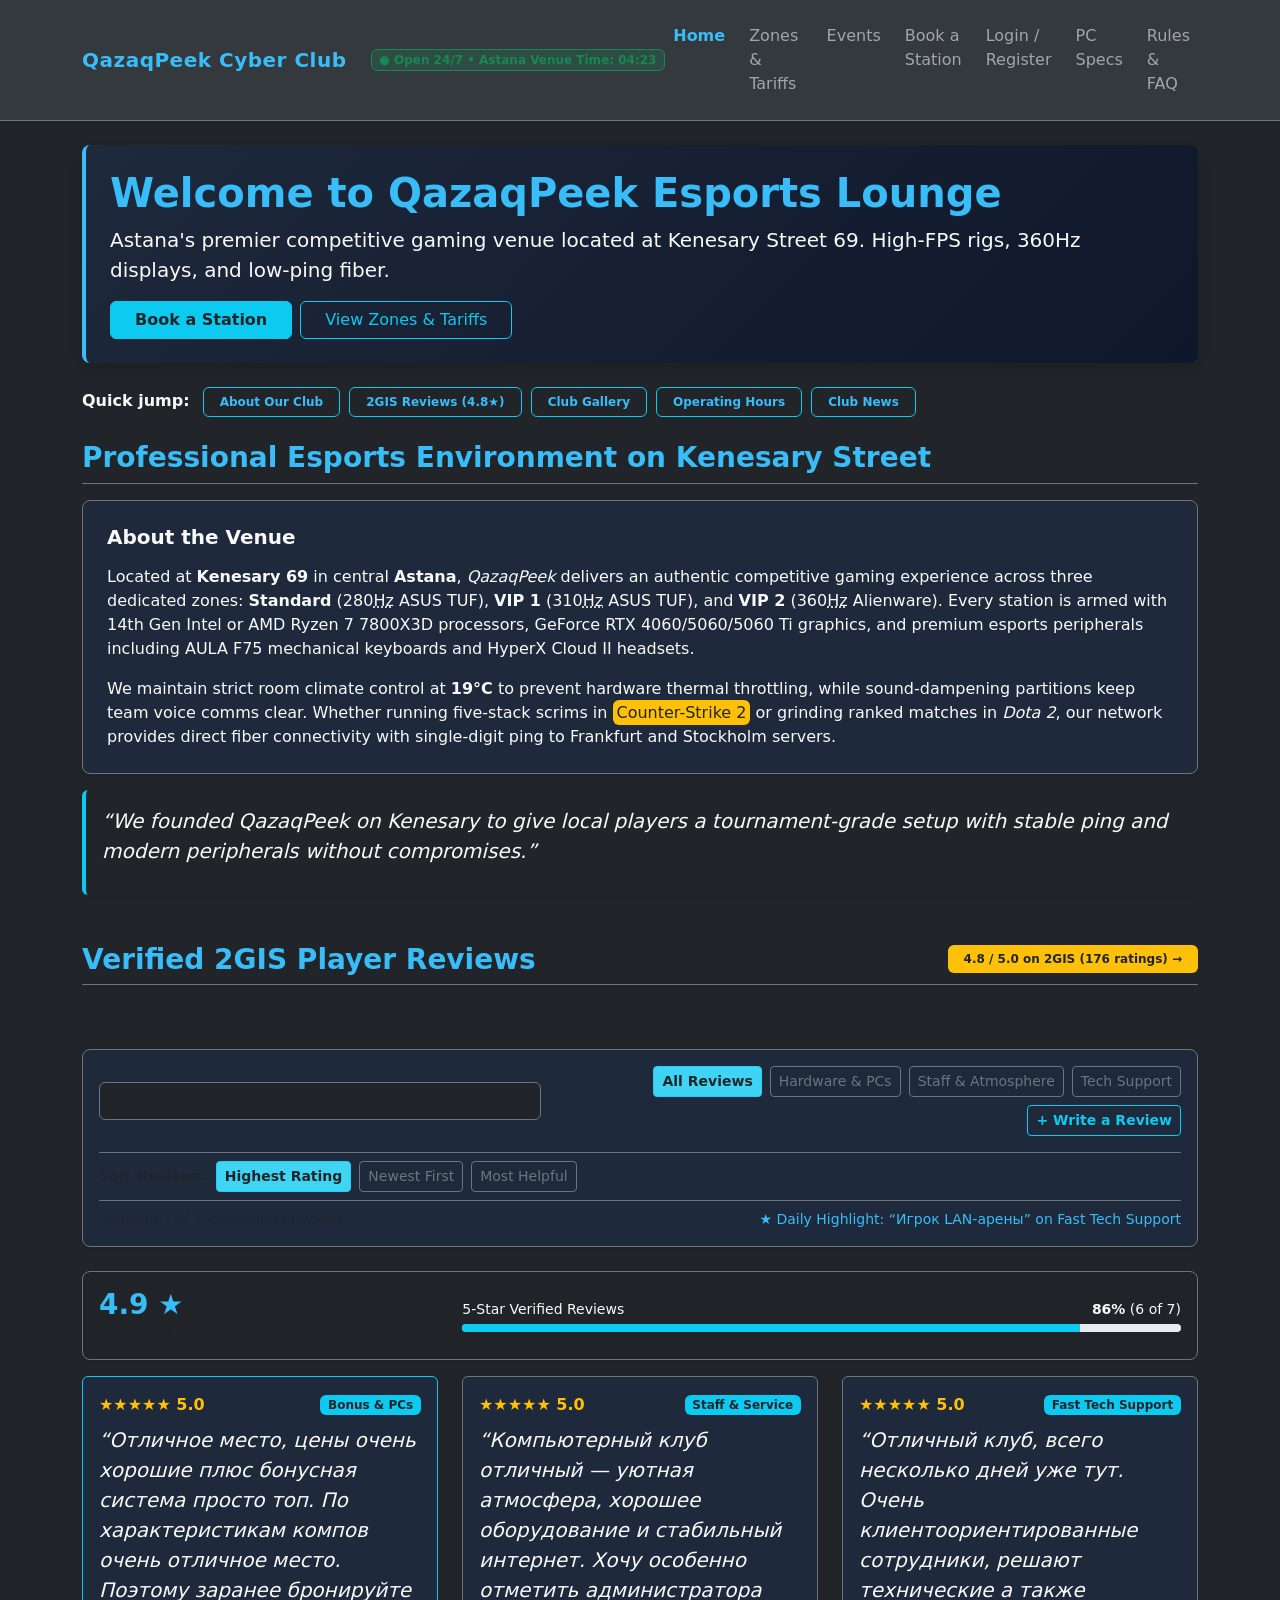
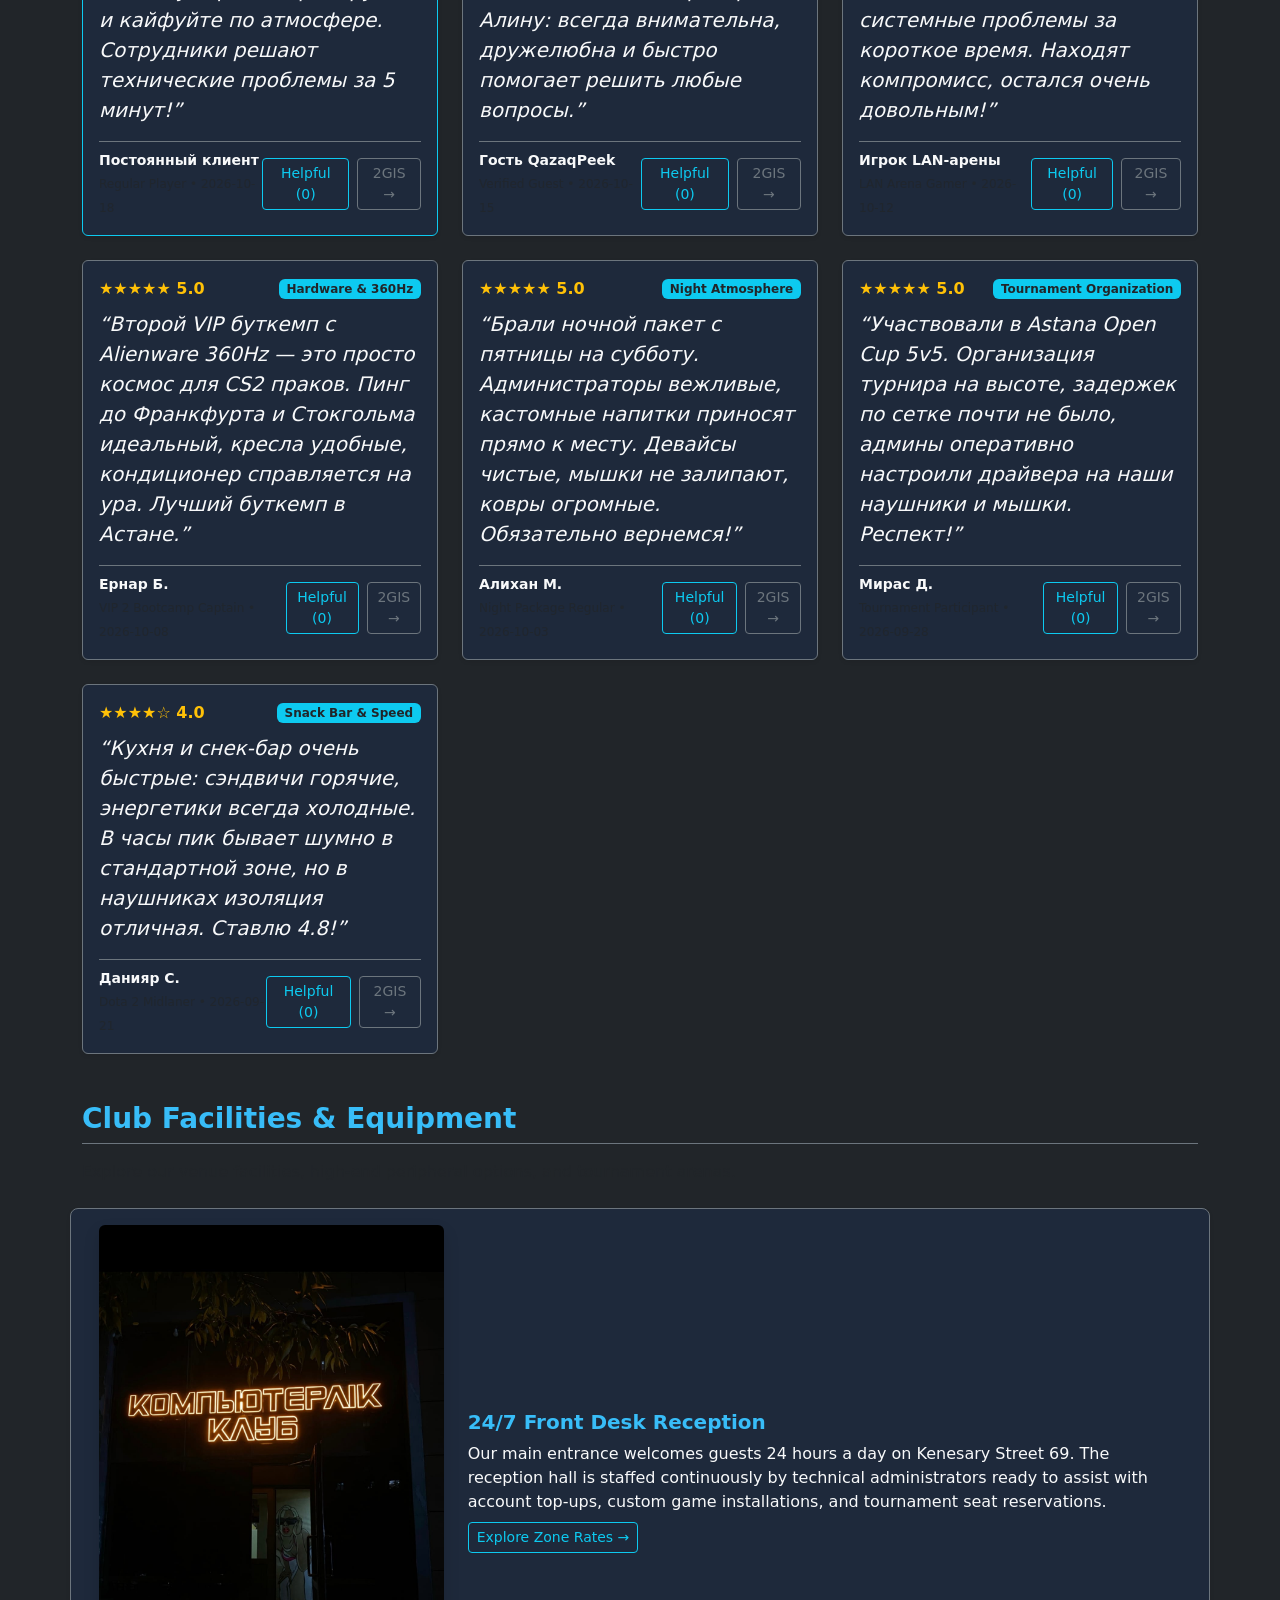
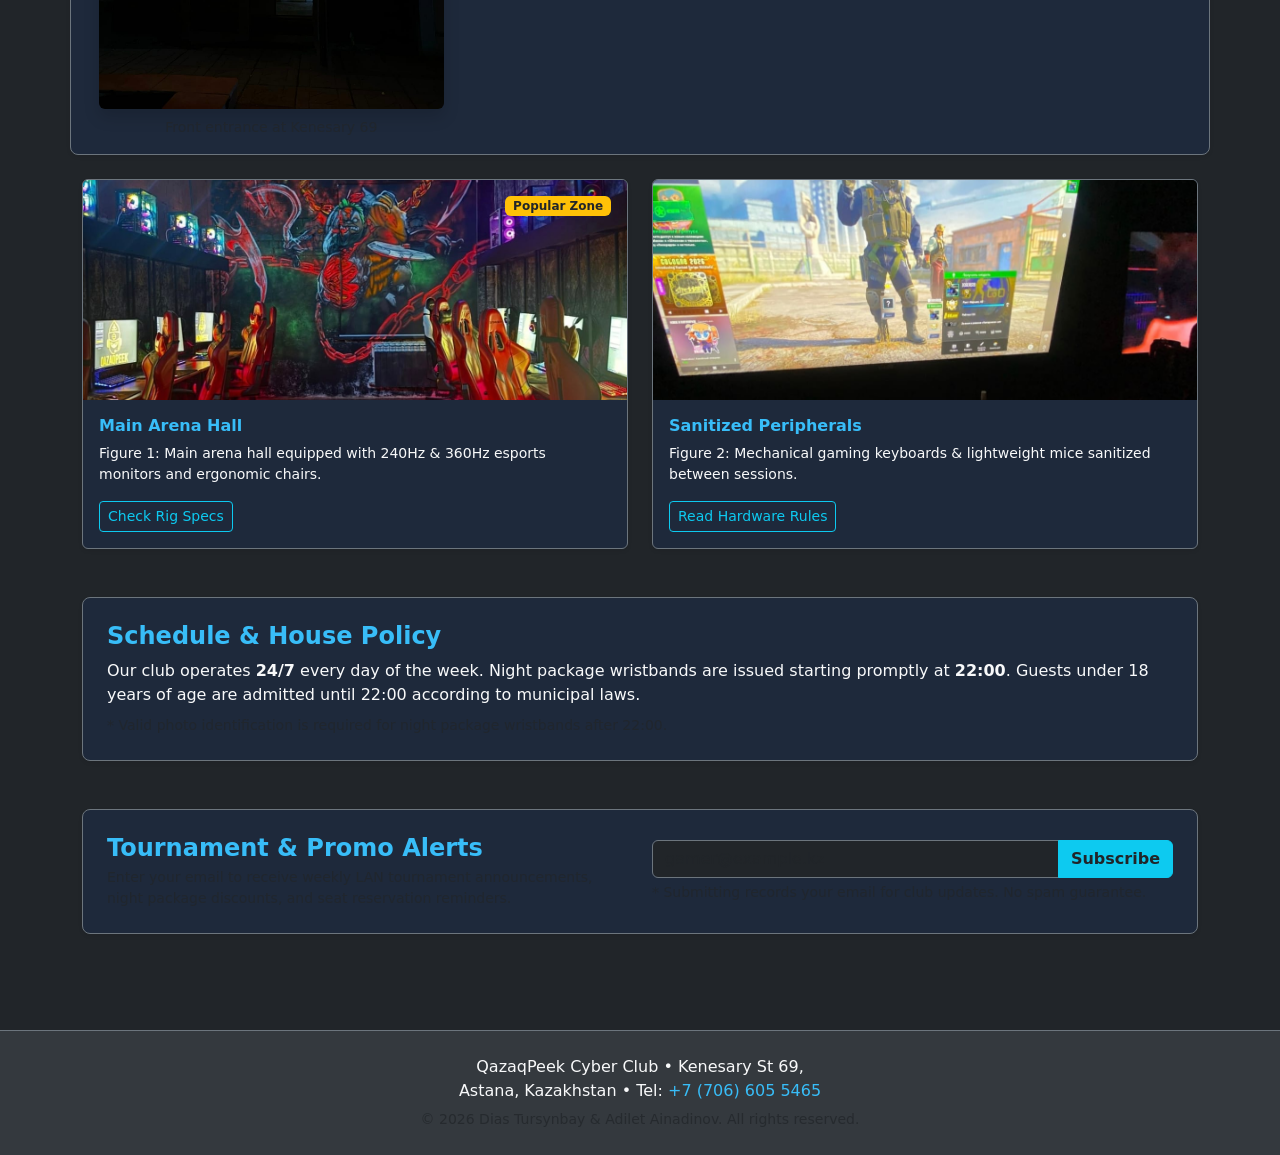
==== commit e6e21f42: "fix(final): harmonize middle card colors, enforce strict KZ phone validation, fix review voting, rem" ====
--- a/index.html
+++ b/index.html
@@ -99,7 +99,7 @@
       <div class="d-flex flex-wrap justify-content-between align-items-center border-bottom border-secondary pb-2 mb-3">
         <h2 class="h3 fw-bold text-accent mb-0">Verified 2GIS Player Reviews</h2>
         <a href="https://2gis.kz/astana/firm/70000001101281437/tab/reviews" target="_blank" rel="noopener noreferrer" class="badge bg-warning text-dark text-decoration-none px-3 py-2 fw-bold">
-          ⭐ 4.8 / 5.0 on 2GIS (176 ratings) &rarr;
+          4.8 / 5.0 on 2GIS (176 ratings) &rarr;
         </a>
       </div>
       <p class="text-muted mb-4">
